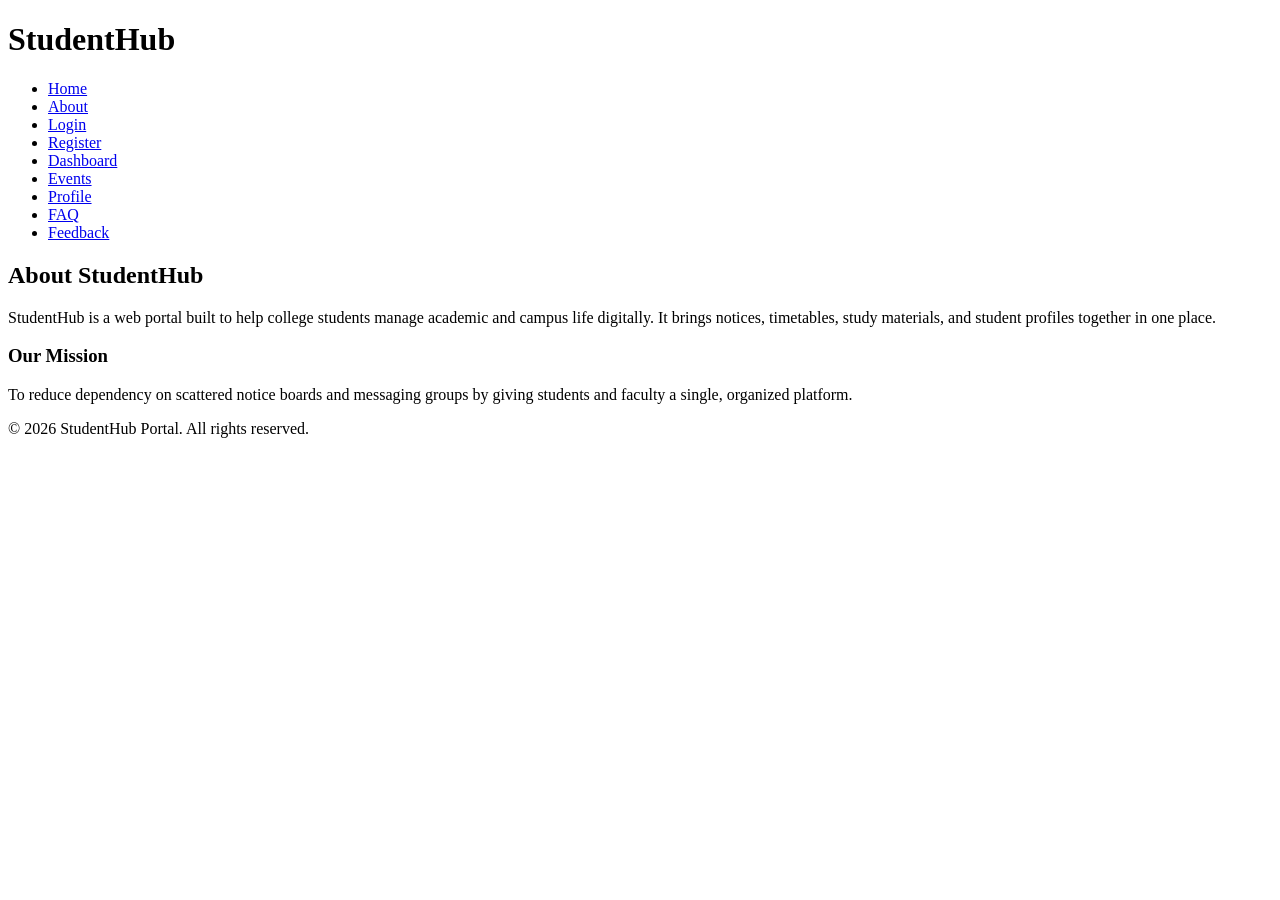
==== about.html @ d0991344 "Add semantic HTML5 pages with accessibility structure" ====
<!DOCTYPE html>
<html lang="en">
<head>
  <meta charset="UTF-8">
  <meta name="viewport" content="width=device-width, initial-scale=1.0">
  <title>StudentHub | About</title>
</head>
<body>

  <header>
    <h1>StudentHub</h1>
   <nav aria-label="Main navigation">
  <ul>
    <li><a href="index.html">Home</a></li>
    <li><a href="about.html">About</a></li>
    <li><a href="login.html">Login</a></li>
    <li><a href="register.html">Register</a></li>
    <li><a href="dashboard.html">Dashboard</a></li>
    <li><a href="events.html">Events</a></li>
    <li><a href="profile.html">Profile</a></li>
    <li><a href="faq.html">FAQ</a></li>
    <li><a href="feedback.html">Feedback</a></li>
  </ul>
</nav>
  </header>

  <main>
    <article aria-labelledby="about-heading">
      <h2 id="about-heading">About StudentHub</h2>
      <p>StudentHub is a web portal built to help college students manage academic and campus life digitally. It brings notices, timetables, study materials, and student profiles together in one place.</p>

      <section aria-labelledby="mission-heading">
        <h3 id="mission-heading">Our Mission</h3>
        <p>To reduce dependency on scattered notice boards and messaging groups by giving students and faculty a single, organized platform.</p>
      </section>
    </article>
  </main>

  <footer>
    <p>&copy; 2026 StudentHub Portal. All rights reserved.</p>
  </footer>

</body>
</html>
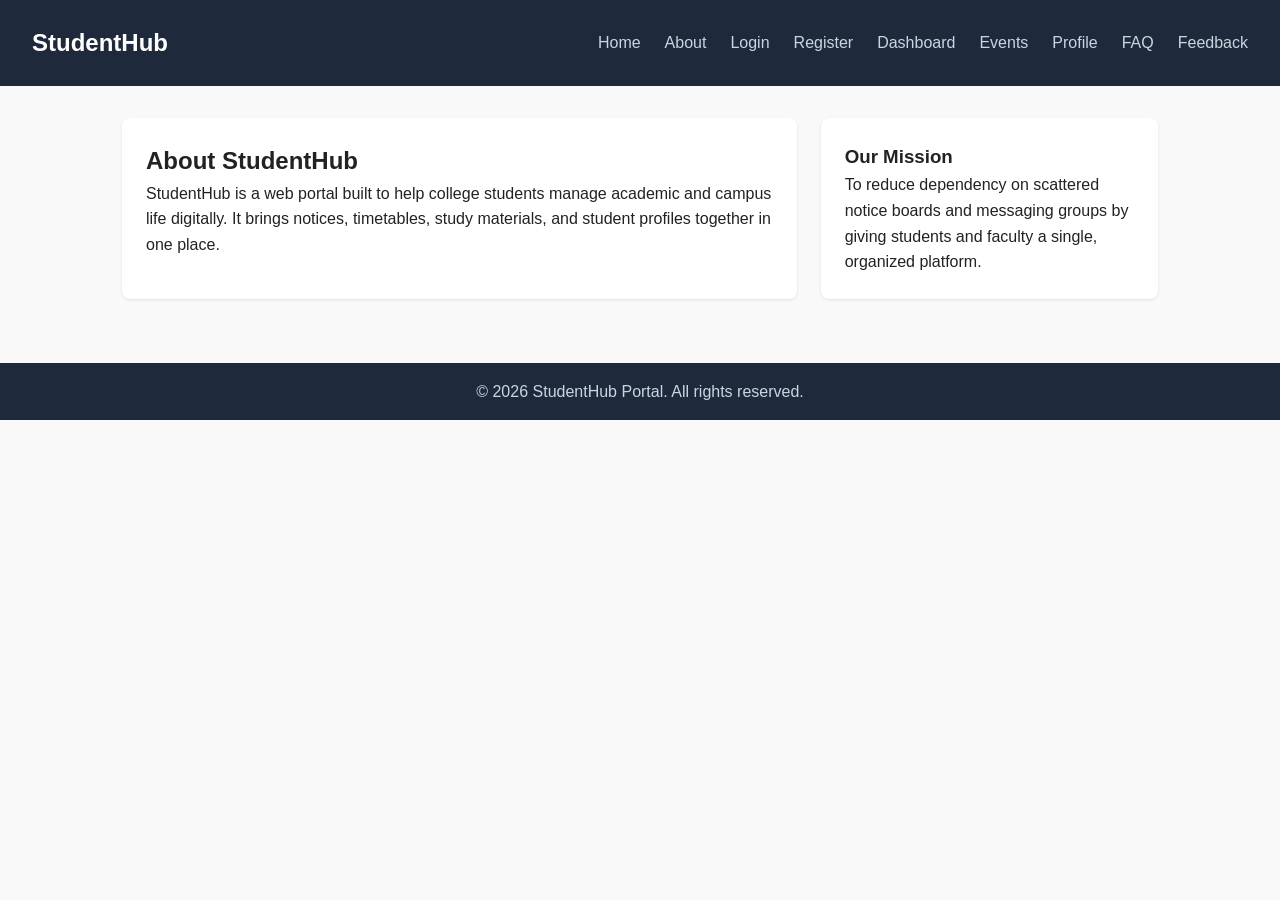
==== commit 76e584ae: "Style About page with responsive Grid layout" ====
--- a/about.html
+++ b/about.html
@@ -4,6 +4,7 @@
   <meta charset="UTF-8">
   <meta name="viewport" content="width=device-width, initial-scale=1.0">
   <title>StudentHub | About</title>
+  <link rel="stylesheet" href="css/style.css">
 </head>
 <body>
 
@@ -11,9 +12,9 @@
     <h1>StudentHub</h1>
    <nav aria-label="Main navigation">
   <ul>
-    <li><a href="index.html">Home</a></li>
+    <li><a href="home.html">Home</a></li>
     <li><a href="about.html">About</a></li>
-    <li><a href="login.html">Login</a></li>
+    <li><a href="index.html">Login</a></li>
     <li><a href="register.html">Register</a></li>
     <li><a href="dashboard.html">Dashboard</a></li>
     <li><a href="events.html">Events</a></li>
@@ -24,17 +25,19 @@
 </nav>
   </header>
 
-  <main>
+ <main>
+  <div class="about-layout">
     <article aria-labelledby="about-heading">
       <h2 id="about-heading">About StudentHub</h2>
       <p>StudentHub is a web portal built to help college students manage academic and campus life digitally. It brings notices, timetables, study materials, and student profiles together in one place.</p>
+    </article>
 
-      <section aria-labelledby="mission-heading">
-        <h3 id="mission-heading">Our Mission</h3>
-        <p>To reduce dependency on scattered notice boards and messaging groups by giving students and faculty a single, organized platform.</p>
-      </section>
-    </article>
-  </main>
+    <section aria-labelledby="mission-heading">
+      <h3 id="mission-heading">Our Mission</h3>
+      <p>To reduce dependency on scattered notice boards and messaging groups by giving students and faculty a single, organized platform.</p>
+    </section>
+  </div>
+</main>
 
   <footer>
     <p>&copy; 2026 StudentHub Portal. All rights reserved.</p>
--- a/css/style.css
+++ b/css/style.css
@@ -0,0 +1,152 @@
+/* ===== Reset & Base Styles ===== */
+* {
+  margin: 0;
+  padding: 0;
+  box-sizing: border-box;
+}
+
+body {
+  font-family: Arial, Helvetica, sans-serif;
+  line-height: 1.6;
+  color: #222;
+  background-color: #f9f9f9;
+}
+
+a {
+  text-decoration: none;
+  color: #2563eb;
+}
+
+/* ===== Header & Navigation (Flexbox) ===== */
+header {
+  background-color: #1e293b;
+  color: white;
+  padding: 1rem 1.5rem;
+}
+
+header h1 {
+  margin-bottom: 0.5rem;
+  font-size: 1.5rem;
+}
+
+nav ul {
+  display: flex;
+  flex-wrap: wrap;
+  gap: 1rem;
+  list-style: none;
+}
+
+nav a {
+  color: #cbd5e1;
+  font-weight: 500;
+}
+
+nav a:hover {
+  color: white;
+}
+
+/* ===== Main Content Spacing ===== */
+main {
+  padding: 1.5rem;
+  max-width: 1100px;
+  margin: 0 auto;
+}
+
+/* ===== Footer ===== */
+footer {
+  background-color: #1e293b;
+  color: #cbd5e1;
+  text-align: center;
+  padding: 1rem;
+  margin-top: 2rem;
+}
+
+/* ===== Mobile-first: base styles above are for small screens ===== */
+/* ===== Tablet and up ===== */
+@media (min-width: 768px) {
+  header {
+    padding: 1.5rem 2rem;
+  }
+  nav ul {
+    gap: 1.5rem;
+  }
+  main {
+    padding: 2rem;
+  }
+}
+
+/* ===== Desktop and up ===== */
+@media (min-width: 1024px) {
+  header {
+    display: flex;
+    justify-content: space-between;
+    align-items: center;
+  }
+  header h1 {
+    margin-bottom: 0;
+  }
+}
+/* ===== Hero Section ===== */
+.hero {
+  padding: 2rem 0;
+  text-align: center;
+}
+
+.hero h2 {
+  font-size: 1.8rem;
+  margin-bottom: 0.5rem;
+}
+
+/* ===== Features Grid (mobile-first: 1 column) ===== */
+.features-grid {
+  display: grid;
+  grid-template-columns: 1fr;
+  gap: 1.5rem;
+  margin-top: 1.5rem;
+}
+
+.feature-card {
+  background: white;
+  border-radius: 8px;
+  padding: 1.5rem;
+  box-shadow: 0 1px 3px rgba(0,0,0,0.1);
+}
+
+.feature-card h3 {
+  color: #1e293b;
+  margin-bottom: 0.5rem;
+}
+
+/* Tablet: 2 columns */
+@media (min-width: 768px) {
+  .features-grid {
+    grid-template-columns: repeat(2, 1fr);
+  }
+}
+
+/* Desktop: 3 columns */
+@media (min-width: 1024px) {
+  .features-grid {
+    grid-template-columns: repeat(3, 1fr);
+  }
+}
+/* ===== About Page Layout ===== */
+.about-layout {
+  display: grid;
+  grid-template-columns: 1fr;
+  gap: 1.5rem;
+}
+
+.about-layout article,
+.about-layout section {
+  background: white;
+  border-radius: 8px;
+  padding: 1.5rem;
+  box-shadow: 0 1px 3px rgba(0,0,0,0.1);
+}
+
+@media (min-width: 768px) {
+  .about-layout {
+    grid-template-columns: 2fr 1fr;
+  }
+}
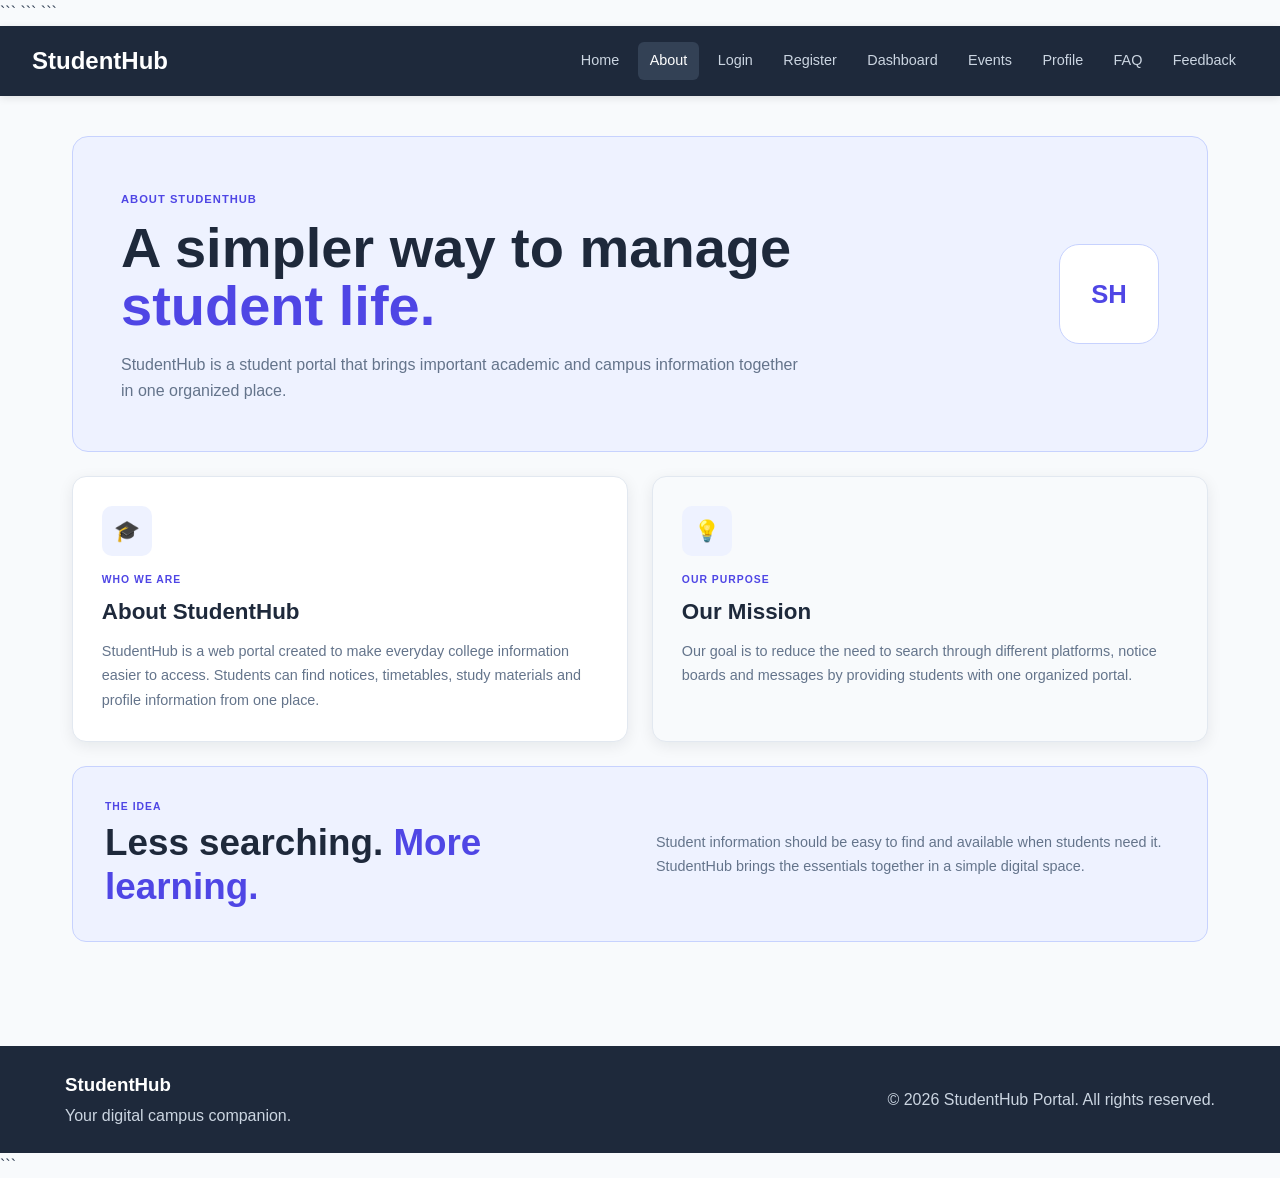
==== commit b7f61db8: "Clean up wireframe filenames" ====
--- a/about.html
+++ b/about.html
@@ -1,47 +1,199 @@
 <!DOCTYPE html>
+
 <html lang="en">
+
 <head>
-  <meta charset="UTF-8">
-  <meta name="viewport" content="width=device-width, initial-scale=1.0">
-  <title>StudentHub | About</title>
-  <link rel="stylesheet" href="css/style.css">
+
+```
+<meta charset="UTF-8">
+<meta name="viewport" content="width=device-width, initial-scale=1.0">
+
+<title>StudentHub | About</title>
+
+<link rel="stylesheet" href="css/style.css">
+```
+
 </head>
+
 <body>
 
-  <header>
+```
+<!-- ================= HEADER ================= -->
+
+<header>
+
     <h1>StudentHub</h1>
-   <nav aria-label="Main navigation">
-  <ul>
-    <li><a href="home.html">Home</a></li>
-    <li><a href="about.html">About</a></li>
-    <li><a href="index.html">Login</a></li>
-    <li><a href="register.html">Register</a></li>
-    <li><a href="dashboard.html">Dashboard</a></li>
-    <li><a href="events.html">Events</a></li>
-    <li><a href="profile.html">Profile</a></li>
-    <li><a href="faq.html">FAQ</a></li>
-    <li><a href="feedback.html">Feedback</a></li>
-  </ul>
-</nav>
-  </header>
 
- <main>
-  <div class="about-layout">
-    <article aria-labelledby="about-heading">
-      <h2 id="about-heading">About StudentHub</h2>
-      <p>StudentHub is a web portal built to help college students manage academic and campus life digitally. It brings notices, timetables, study materials, and student profiles together in one place.</p>
-    </article>
+    <nav aria-label="Main navigation">
 
-    <section aria-labelledby="mission-heading">
-      <h3 id="mission-heading">Our Mission</h3>
-      <p>To reduce dependency on scattered notice boards and messaging groups by giving students and faculty a single, organized platform.</p>
+        <ul>
+            <li><a href="home.html">Home</a></li>
+            <li><a href="about.html" class="active">About</a></li>
+            <li><a href="index.html">Login</a></li>
+            <li><a href="register.html">Register</a></li>
+            <li><a href="dashboard.html">Dashboard</a></li>
+            <li><a href="events.html">Events</a></li>
+            <li><a href="profile.html">Profile</a></li>
+            <li><a href="faq.html">FAQ</a></li>
+            <li><a href="feedback.html">Feedback</a></li>
+        </ul>
+
+    </nav>
+
+</header>
+
+
+<!-- ================= MAIN ================= -->
+
+<main class="about-main">
+
+
+    <!-- ================= ABOUT INTRO ================= -->
+
+    <section class="about-hero">
+
+        <div class="about-hero-content">
+
+            <span class="about-label">
+                ABOUT STUDENTHUB
+            </span>
+
+            <h2>
+                A simpler way to manage
+                <span>student life.</span>
+            </h2>
+
+            <p>
+                StudentHub is a student portal that brings
+                important academic and campus information
+                together in one organized place.
+            </p>
+
+        </div>
+
+        <div class="about-logo">
+            SH
+        </div>
+
     </section>
-  </div>
+
+
+    <!-- ================= ABOUT & MISSION ================= -->
+
+    <div class="about-grid">
+
+
+        <article class="about-card"
+                 aria-labelledby="about-heading">
+
+            <div class="about-card-icon">
+                🎓
+            </div>
+
+            <span class="card-label">
+                WHO WE ARE
+            </span>
+
+            <h3 id="about-heading">
+                About StudentHub
+            </h3>
+
+            <p>
+                StudentHub is a web portal created to make
+                everyday college information easier to access.
+                Students can find notices, timetables, study
+                materials and profile information from one place.
+            </p>
+
+        </article>
+
+
+        <section class="about-card mission-card"
+                 aria-labelledby="mission-heading">
+
+            <div class="about-card-icon">
+                💡
+            </div>
+
+            <span class="card-label">
+                OUR PURPOSE
+            </span>
+
+            <h3 id="mission-heading">
+                Our Mission
+            </h3>
+
+            <p>
+                Our goal is to reduce the need to search through
+                different platforms, notice boards and messages
+                by providing students with one organized portal.
+            </p>
+
+        </section>
+
+
+    </div>
+
+
+    <!-- ================= IDEA SECTION ================= -->
+
+    <section class="about-highlight">
+
+        <div>
+
+            <span class="card-label">
+                THE IDEA
+            </span>
+
+            <h3>
+                Less searching.
+                <span>More learning.</span>
+            </h3>
+
+        </div>
+
+        <p>
+            Student information should be easy to find and
+            available when students need it. StudentHub brings
+            the essentials together in a simple digital space.
+        </p>
+
+    </section>
+
+
 </main>
 
-  <footer>
-    <p>&copy; 2026 StudentHub Portal. All rights reserved.</p>
-  </footer>
+
+<!-- ================= FOOTER ================= -->
+
+<footer>
+
+    <div class="footer-content">
+
+        <div>
+
+            <h3>StudentHub</h3>
+
+            <p>
+                Your digital campus companion.
+            </p>
+
+        </div>
+
+        <div>
+
+            <p>
+                &copy; 2026 StudentHub Portal.
+                All rights reserved.
+            </p>
+
+        </div>
+
+    </div>
+
+</footer>
+```
 
 </body>
+
 </html>
--- a/css/style.css
+++ b/css/style.css
@@ -1,152 +1,3716 @@
-/* ===== Reset & Base Styles ===== */
+
+/* =========================================================
+   1. RESET & BASE
+   ========================================================= */
+
 * {
-  margin: 0;
-  padding: 0;
-  box-sizing: border-box;
+    margin: 0;
+    padding: 0;
+    box-sizing: border-box;
+}
+
+:root {
+    --primary: #4f46e5;
+    --primary-dark: #3730a3;
+    --secondary: #7c3aed;
+
+    --dark: #1e293b;
+    --text: #334155;
+    --text-light: #64748b;
+
+    --background: #f8fafc;
+    --surface: #ffffff;
+
+    --border: #e2e8f0;
+
+    --success: #16a34a;
+    --warning: #f59e0b;
+
+    --radius: 12px;
+
+    --shadow: 0 4px 15px rgba(15, 23, 42, 0.08);
+    --shadow-hover: 0 8px 25px rgba(15, 23, 42, 0.12);
+}
+
+html {
+    scroll-behavior: smooth;
 }
 
 body {
-  font-family: Arial, Helvetica, sans-serif;
-  line-height: 1.6;
-  color: #222;
-  background-color: #f9f9f9;
+    font-family: Arial, Helvetica, sans-serif;
+    line-height: 1.6;
+    color: var(--text);
+    background: var(--background);
 }
 
 a {
-  text-decoration: none;
-  color: #2563eb;
-}
-
-/* ===== Header & Navigation (Flexbox) ===== */
+    text-decoration: none;
+    color: var(--primary);
+}
+
+img {
+    max-width: 100%;
+    display: block;
+}
+
+button,
+input,
+select,
+textarea {
+    font-family: inherit;
+}
+
+/* =========================================================
+   2. HEADER & NAVIGATION
+   ========================================================= */
+
 header {
-  background-color: #1e293b;
-  color: white;
-  padding: 1rem 1.5rem;
+    background: #1e293b;
+    color: white;
+    padding: 1rem 1.5rem;
+    box-shadow: 0 2px 8px rgba(0, 0, 0, 0.1);
 }
 
 header h1 {
-  margin-bottom: 0.5rem;
-  font-size: 1.5rem;
+    font-size: 1.5rem;
+    margin-bottom: 0.7rem;
 }
 
 nav ul {
-  display: flex;
-  flex-wrap: wrap;
-  gap: 1rem;
-  list-style: none;
+    display: flex;
+    flex-wrap: wrap;
+    gap: 0.4rem;
+    list-style: none;
 }
 
 nav a {
-  color: #cbd5e1;
-  font-weight: 500;
-}
-
-nav a:hover {
-  color: white;
-}
-
-/* ===== Main Content Spacing ===== */
+    display: inline-block;
+    color: #cbd5e1;
+    padding: 0.45rem 0.75rem;
+    border-radius: 6px;
+    font-size: 0.9rem;
+    transition: 0.2s ease;
+}
+
+nav a:hover,
+nav a.active {
+    color: white;
+    background: #334155;
+}
+
+/* =========================================================
+   3. MAIN CONTENT
+   ========================================================= */
+
 main {
-  padding: 1.5rem;
-  max-width: 1100px;
-  margin: 0 auto;
-}
-
-/* ===== Footer ===== */
-footer {
-  background-color: #1e293b;
-  color: #cbd5e1;
-  text-align: center;
-  padding: 1rem;
-  margin-top: 2rem;
-}
-
-/* ===== Mobile-first: base styles above are for small screens ===== */
-/* ===== Tablet and up ===== */
-@media (min-width: 768px) {
-  header {
-    padding: 1.5rem 2rem;
-  }
-  nav ul {
+    width: 100%;
+    max-width: 1150px;
+    margin: 0 auto;
+    padding: 2rem 1.25rem;
+}
+
+main h2 {
+    color: var(--dark);
+    margin-bottom: 0.5rem;
+}
+
+main p {
+    color: var(--text-light);
+}
+
+/* =========================================================
+   4. GENERAL HERO
+   ========================================================= */
+
+.hero {
+    text-align: center;
+    padding: 3rem 1.5rem;
+    margin-bottom: 2rem;
+    border-radius: 16px;
+    background: #eef2ff;
+    border: 1px solid #c7d2fe;
+}
+
+.hero h2 {
+    font-size: clamp(2rem, 5vw, 3rem);
+    color: var(--dark);
+    margin-bottom: 1rem;
+}
+
+.hero p {
+    max-width: 650px;
+    margin: 0 auto;
+    color: var(--text-light);
+}
+
+/* =========================================================
+   5. BUTTONS
+   ========================================================= */
+
+button,
+.btn {
+    display: inline-block;
+    border: none;
+    padding: 0.7rem 1.1rem;
+    border-radius: 8px;
+    background: var(--primary);
+    color: white;
+    font-weight: 600;
+    cursor: pointer;
+    transition: 0.2s ease;
+}
+
+button:hover,
+.btn:hover {
+    background: var(--primary-dark);
+    transform: translateY(-1px);
+}
+
+.btn-secondary {
+    background: white;
+    color: var(--primary);
+    border: 1px solid var(--primary);
+}
+
+.btn-secondary:hover {
+    background: #eef2ff;
+}
+
+/* =========================================================
+   6. FEATURES
+   ========================================================= */
+
+.features-grid {
+    display: grid;
+    grid-template-columns: 1fr;
     gap: 1.5rem;
-  }
-  main {
+    margin-top: 2rem;
+}
+
+.feature-card {
+    position: relative;
+    min-height: 250px;
+    display: flex;
+    flex-direction: column;
+
+    background: var(--surface);
+    border: 1px solid var(--border);
+    border-radius: var(--radius);
+    padding: 1.5rem;
+
+    box-shadow: var(--shadow);
+    transition: 0.2s ease;
+}
+
+.feature-card:hover {
+    transform: translateY(-4px);
+    box-shadow: var(--shadow-hover);
+    border-color: #c7d2fe;
+}
+
+.feature-card h3 {
+    color: var(--dark);
+    font-size: 1.25rem;
+    margin-bottom: 0.6rem;
+}
+
+.feature-card p {
+    color: var(--text-light);
+    margin-bottom: 1rem;
+}
+
+.feature-icon {
+    width: 50px;
+    height: 50px;
+    display: grid;
+    place-items: center;
+    border-radius: 10px;
+    font-size: 1.4rem;
+    margin-bottom: 1rem;
+}
+
+.notice-icon {
+    background: #eef2ff;
+}
+
+.timetable-icon {
+    background: #f3e8ff;
+}
+
+.material-icon {
+    background: #e0f2fe;
+}
+
+.feature-number {
+    position: absolute;
+    right: 1.5rem;
+    top: 1.2rem;
+    color: #cbd5e1;
+    font-size: 0.75rem;
+    font-weight: 800;
+}
+
+.feature-link {
+    margin-top: auto;
+    font-weight: 700;
+    font-size: 0.9rem;
+}
+
+/* =========================================================
+   7. ABOUT LAYOUT
+   ========================================================= */
+
+.about-layout {
+    display: grid;
+    grid-template-columns: 1fr;
+    gap: 1.5rem;
+    margin-top: 1.5rem;
+}
+
+.about-layout article,
+.about-layout section {
+    background: var(--surface);
+    border: 1px solid var(--border);
+    border-radius: var(--radius);
+    padding: 1.5rem;
+    box-shadow: var(--shadow);
+}
+
+/* =========================================================
+   8. FORMS
+   ========================================================= */
+
+.form-section {
+    background: var(--surface);
+    border: 1px solid var(--border);
+    border-radius: 14px;
     padding: 2rem;
-  }
-}
-
-/* ===== Desktop and up ===== */
-@media (min-width: 1024px) {
-  header {
+    max-width: 550px;
+    margin: 1.5rem auto;
+    box-shadow: var(--shadow);
+}
+
+.form-section h2 {
+    margin-bottom: 0.5rem;
+}
+
+.stacked-form {
+    display: flex;
+    flex-direction: column;
+    gap: 1rem;
+    margin-top: 1.5rem;
+}
+
+.form-group {
+    display: flex;
+    flex-direction: column;
+    gap: 0.4rem;
+}
+
+.form-group label {
+    font-weight: 600;
+    color: var(--dark);
+    font-size: 0.9rem;
+}
+
+.form-group input,
+.form-group select,
+.form-group textarea {
+    width: 100%;
+    padding: 0.75rem;
+    border: 1px solid var(--border);
+    border-radius: 8px;
+    background: white;
+    color: var(--text);
+    outline: none;
+}
+
+.form-group input:focus,
+.form-group select:focus,
+.form-group textarea:focus {
+    border-color: var(--primary);
+    box-shadow: 0 0 0 3px rgba(79, 70, 229, 0.1);
+}
+
+.stacked-form button {
+    width: 100%;
+    margin-top: 0.5rem;
+}
+
+/* =========================================================
+   9. DASHBOARD
+   ========================================================= */
+
+.dashboard-main {
+    max-width: 1200px;
+}
+
+.dashboard-layout {
+    display: grid;
+    grid-template-columns: 1fr;
+    gap: 1.5rem;
+    margin-top: 1.5rem;
+}
+
+.dashboard-sidebar {
+    background: #1e293b;
+    border-radius: 12px;
+    padding: 1rem;
+    box-shadow: var(--shadow);
+}
+
+.dashboard-sidebar ul {
+    list-style: none;
+    display: flex;
+    flex-direction: column;
+    gap: 0.4rem;
+}
+
+.dashboard-sidebar a {
+    display: block;
+    color: #cbd5e1;
+    padding: 0.7rem;
+    border-radius: 7px;
+    transition: 0.2s ease;
+}
+
+.dashboard-sidebar a:hover,
+.dashboard-sidebar a.sidebar-active {
+    background: #334155;
+    color: white;
+}
+
+.sidebar-title {
+    padding: 0.5rem 0.6rem 1rem;
+    border-bottom: 1px solid #475569;
+    margin-bottom: 0.8rem;
+}
+
+.sidebar-title span {
+    display: block;
+    color: #a5b4fc;
+    font-size: 0.65rem;
+    font-weight: 800;
+    letter-spacing: 1px;
+    margin-bottom: 0.2rem;
+}
+
+.sidebar-title h3 {
+    color: white;
+    font-size: 1rem;
+}
+
+.sidebar-icon {
+    width: 28px;
+    height: 28px;
+    display: grid;
+    place-items: center;
+    border-radius: 7px;
+    background: #334155;
+    font-size: 0.85rem;
+}
+
+.dashboard-content {
+    display: flex;
+    flex-direction: column;
+    gap: 1rem;
+    min-width: 0;
+}
+
+.dashboard-panel {
+    border-radius: 12px;
+    padding: 1.5rem;
+    background: white;
+    border: 1px solid var(--border);
+    box-shadow: var(--shadow);
+}
+
+.dashboard-content section {
+    margin-bottom: 0;
+}
+
+/* =========================================================
+   10. DASHBOARD WELCOME
+   ========================================================= */
+
+.dashboard-welcome {
+    display: flex;
+    align-items: center;
+    justify-content: space-between;
+    gap: 2rem;
+    padding: 2.2rem;
+    margin-bottom: 1.5rem;
+    border-radius: 16px;
+    background: #eef2ff;
+    border: 1px solid #c7d2fe;
+}
+
+.dashboard-label {
+    display: inline-block;
+    color: var(--primary);
+    font-size: 0.7rem;
+    font-weight: 800;
+    letter-spacing: 1px;
+    margin-bottom: 0.5rem;
+}
+
+.dashboard-welcome h2 {
+    color: var(--dark);
+    font-size: clamp(2rem, 4vw, 3rem);
+    line-height: 1.1;
+    margin-bottom: 0.6rem;
+}
+
+.dashboard-welcome h2 span {
+    color: var(--primary);
+}
+
+.dashboard-welcome p {
+    max-width: 650px;
+}
+
+.dashboard-mark {
+    width: 80px;
+    height: 80px;
+    flex-shrink: 0;
+    display: grid;
+    place-items: center;
+    border-radius: 18px;
+    background: white;
+    border: 1px solid #c7d2fe;
+    color: var(--primary);
+    font-size: 1.3rem;
+    font-weight: 800;
+}
+
+/* =========================================================
+   11. DASHBOARD PANELS
+   ========================================================= */
+
+.panel-heading {
+    display: flex;
+    align-items: center;
+    justify-content: space-between;
+    gap: 1rem;
+    padding-bottom: 1rem;
+    margin-bottom: 1rem;
+    border-bottom: 1px solid var(--border);
+}
+
+.panel-label {
+    display: block;
+    color: var(--primary);
+    font-size: 0.65rem;
+    font-weight: 800;
+    letter-spacing: 1px;
+    margin-bottom: 0.2rem;
+}
+
+.panel-heading h3 {
+    color: var(--dark);
+    font-size: 1.2rem;
+}
+
+.panel-icon {
+    width: 40px;
+    height: 40px;
+    display: grid;
+    place-items: center;
+    border-radius: 9px;
+    background: #eef2ff;
+    font-size: 1rem;
+}
+
+/* =========================================================
+   12. NOTICES
+   ========================================================= */
+
+.notice-list {
+    display: flex;
+    flex-direction: column;
+    gap: 0.7rem;
+}
+
+.notice-item {
+    display: flex;
+    align-items: flex-start;
+    gap: 0.8rem;
+    padding: 0.9rem;
+    border-radius: 9px;
+    background: #f8fafc;
+    border: 1px solid var(--border);
+}
+
+.notice-item:hover {
+    background: #eef2ff;
+}
+
+.notice-dot {
+    width: 8px;
+    height: 8px;
+    flex-shrink: 0;
+    margin-top: 0.35rem;
+    border-radius: 50%;
+    background: var(--primary);
+}
+
+.notice-item h4 {
+    color: var(--dark);
+    font-size: 0.9rem;
+    margin-bottom: 0.2rem;
+}
+
+.notice-item p {
+    color: var(--text-light);
+    font-size: 0.8rem;
+}
+
+/* =========================================================
+   13. TIMETABLE
+   ========================================================= */
+
+.schedule-list {
+    display: flex;
+    flex-direction: column;
+    gap: 0.7rem;
+}
+
+.schedule-item {
+    display: grid;
+    grid-template-columns: 70px 4px 1fr;
+    align-items: center;
+    gap: 1rem;
+    padding: 0.9rem;
+    border-radius: 9px;
+    background: #f8fafc;
+}
+
+.schedule-item:hover {
+    background: #eef2ff;
+}
+
+.schedule-time {
+    color: var(--primary);
+    font-size: 0.85rem;
+    font-weight: 800;
+    text-align: center;
+}
+
+.schedule-time span {
+    display: block;
+    color: var(--text-light);
+    font-size: 0.65rem;
+}
+
+.schedule-line {
+    width: 4px;
+    height: 38px;
+    border-radius: 5px;
+    background: var(--primary);
+}
+
+.schedule-info h4 {
+    color: var(--dark);
+    font-size: 0.9rem;
+}
+
+.schedule-info p {
+    font-size: 0.75rem;
+    color: var(--text-light);
+}
+
+/* =========================================================
+   14. STUDY MATERIALS
+   ========================================================= */
+
+.materials-box {
+    display: flex;
+    align-items: center;
+    gap: 1rem;
+    padding: 1.1rem;
+    border-radius: 12px;
+    background: #eef2ff;
+    border: 1px solid #c7d2fe;
+}
+
+.materials-icon {
+    width: 50px;
+    height: 50px;
+    flex-shrink: 0;
+    display: grid;
+    place-items: center;
+    border-radius: 10px;
+    background: white;
+    font-size: 1.3rem;
+}
+
+.materials-box h4 {
+    color: var(--dark);
+    margin-bottom: 0.2rem;
+}
+
+.materials-box p {
+    font-size: 0.8rem;
+}
+
+/* =========================================================
+   15. STATS
+   ========================================================= */
+
+.stats-grid {
+    display: grid;
+    grid-template-columns: repeat(2, 1fr);
+    gap: 1rem;
+    margin: -1rem 0 3rem;
+}
+
+.stat-card {
+    display: flex;
+    align-items: center;
+    gap: 0.8rem;
+    background: white;
+    border: 1px solid var(--border);
+    border-radius: 10px;
+    padding: 1rem;
+    box-shadow: var(--shadow);
+}
+
+.stat-icon {
+    width: 42px;
+    height: 42px;
+    display: grid;
+    place-items: center;
+    border-radius: 9px;
+    background: #eef2ff;
+    font-size: 1.2rem;
+}
+
+.stat-card strong,
+.stat-card span {
+    display: block;
+}
+
+.stat-card strong {
+    color: var(--dark);
+    font-size: 0.9rem;
+}
+
+.stat-card div span {
+    color: var(--text-light);
+    font-size: 0.75rem;
+}
+
+/* =========================================================
+   16. HOME PAGE
+   ========================================================= */
+
+.home-hero {
+    min-height: 430px;
+    display: flex;
+    align-items: center;
+    justify-content: center;
+    text-align: left;
+    padding: 4rem;
+    position: relative;
+}
+
+.hero-content {
+    max-width: 700px;
+}
+
+.hero-badge {
+    display: inline-block;
+    padding: 0.4rem 0.8rem;
+    margin-bottom: 1rem;
+    border-radius: 20px;
+    background: #e0e7ff;
+    color: var(--primary-dark);
+    font-size: 0.75rem;
+    font-weight: 700;
+}
+
+.home-hero h2 {
+    font-size: clamp(2.5rem, 6vw, 4.5rem);
+    line-height: 1.05;
+    margin-bottom: 1.2rem;
+}
+
+.home-hero h2 span {
+    color: var(--primary);
+}
+
+.home-hero p {
+    max-width: 650px;
+    color: var(--text-light);
+    font-size: 1.05rem;
+    line-height: 1.7;
+    margin-bottom: 1.5rem;
+}
+
+.hero-actions {
+    display: flex;
+    flex-wrap: wrap;
+    gap: 0.8rem;
+}
+
+/* =========================================================
+   17. HOME SECTIONS
+   ========================================================= */
+
+.home-section {
+    margin-bottom: 4rem;
+}
+
+.section-heading {
+    max-width: 700px;
+    margin-bottom: 2rem;
+}
+
+.section-heading > span,
+.section-label,
+.final-cta > div > span {
+    color: var(--primary);
+    font-size: 0.75rem;
+    font-weight: 800;
+    letter-spacing: 1px;
+}
+
+.section-heading h2 {
+    font-size: clamp(2rem, 4vw, 2.8rem);
+    line-height: 1.15;
+    margin: 0.5rem 0 0.8rem;
+}
+
+.section-heading h2 span {
+    color: var(--primary);
+}
+
+/* =========================================================
+   18. WHY STUDENTHUB
+   ========================================================= */
+
+.why-section {
+    display: grid;
+    grid-template-columns: 1fr;
+    gap: 2rem;
+    padding: 2.5rem;
+    margin-bottom: 4rem;
+    border-radius: 16px;
+    background: #eef2ff;
+    border: 1px solid #c7d2fe;
+}
+
+.why-content h2 {
+    font-size: clamp(2rem, 4vw, 2.8rem);
+    line-height: 1.1;
+    margin: 0.5rem 0 1rem;
+}
+
+.why-content h2 span {
+    color: var(--primary);
+}
+
+.why-content p {
+    max-width: 500px;
+    margin-bottom: 1rem;
+}
+
+.why-points {
+    display: flex;
+    flex-direction: column;
+    gap: 1rem;
+}
+
+.why-point {
+    display: flex;
+    align-items: flex-start;
+    gap: 1rem;
+    padding: 1rem;
+    border-radius: 10px;
+    background: white;
+    border: 1px solid var(--border);
+}
+
+.why-point > div {
+    width: 35px;
+    height: 35px;
+    flex-shrink: 0;
+    display: grid;
+    place-items: center;
+    border-radius: 8px;
+    background: var(--primary);
+    color: white;
+    font-size: 0.75rem;
+    font-weight: 700;
+}
+
+.why-point h3 {
+    color: var(--dark);
+    margin-bottom: 0.2rem;
+    font-size: 1rem;
+}
+
+.why-point p {
+    font-size: 0.85rem;
+    color: var(--text-light);
+}
+
+/* =========================================================
+   19. FINAL CTA
+   ========================================================= */
+
+.final-cta {
+    display: flex;
+    align-items: center;
+    justify-content: space-between;
+    gap: 2rem;
+    padding: 2rem;
+    margin-bottom: 2rem;
+    border-radius: 14px;
+    background: #1e293b;
+    color: white;
+}
+
+.final-cta > div > span {
+    color: #a5b4fc;
+}
+
+.final-cta h2 {
+    color: white;
+    margin-top: 0.4rem;
+}
+
+.final-cta h2 strong {
+    color: #a5b4fc;
+}
+
+.cta-button {
+    flex-shrink: 0;
+}
+
+/* =========================================================
+   20. ABOUT PAGE
+   ========================================================= */
+
+.about-main {
+    max-width: 1200px;
+}
+
+.about-hero {
+    display: flex;
+    align-items: center;
+    justify-content: space-between;
+    gap: 2rem;
+    padding: 3rem;
+    margin-bottom: 1.5rem;
+    border-radius: 16px;
+    background: #eef2ff;
+    border: 1px solid #c7d2fe;
+}
+
+.about-hero-content {
+    max-width: 760px;
+}
+
+.about-label {
+    display: inline-block;
+    margin-bottom: 0.6rem;
+    color: var(--primary);
+    font-size: 0.7rem;
+    font-weight: 800;
+    letter-spacing: 1px;
+}
+
+.about-hero h2 {
+    color: var(--dark);
+    font-size: clamp(2.2rem, 5vw, 3.5rem);
+    line-height: 1.05;
+    margin-bottom: 1rem;
+}
+
+.about-hero h2 span {
+    color: var(--primary);
+}
+
+.about-hero p {
+    max-width: 680px;
+    color: var(--text-light);
+}
+
+.about-logo {
+    width: 100px;
+    height: 100px;
+    flex-shrink: 0;
+    display: grid;
+    place-items: center;
+    border-radius: 20px;
+    background: white;
+    border: 1px solid #c7d2fe;
+    color: var(--primary);
+    font-size: 1.6rem;
+    font-weight: 800;
+}
+
+.about-grid {
+    display: grid;
+    grid-template-columns: repeat(2, minmax(0, 1fr));
+    gap: 1.5rem;
+    margin-bottom: 1.5rem;
+}
+
+.about-card {
+    padding: 1.8rem;
+    background: white;
+    border: 1px solid var(--border);
+    border-radius: 14px;
+    box-shadow: var(--shadow);
+}
+
+.about-card-icon {
+    width: 50px;
+    height: 50px;
+    display: grid;
+    place-items: center;
+    margin-bottom: 1rem;
+    border-radius: 10px;
+    background: #eef2ff;
+    font-size: 1.3rem;
+}
+
+.card-label {
+    display: block;
+    margin-bottom: 0.3rem;
+    color: var(--primary);
+    font-size: 0.65rem;
+    font-weight: 800;
+    letter-spacing: 1px;
+}
+
+.about-card h3 {
+    color: var(--dark);
+    font-size: 1.4rem;
+    margin-bottom: 0.6rem;
+}
+
+.about-card p {
+    color: var(--text-light);
+    font-size: 0.9rem;
+    line-height: 1.7;
+}
+
+.mission-card {
+    background: #f8fafc;
+}
+
+.about-highlight {
+    display: grid;
+    grid-template-columns: 1fr 1fr;
+    align-items: center;
+    gap: 2rem;
+    padding: 2rem;
+    border-radius: 14px;
+    background: #eef2ff;
+    border: 1px solid #c7d2fe;
+    margin-bottom: 1rem;
+}
+
+.about-highlight h3 {
+    color: var(--dark);
+    font-size: clamp(1.7rem, 3vw, 2.3rem);
+    line-height: 1.2;
+}
+
+.about-highlight h3 span {
+    color: var(--primary);
+}
+
+.about-highlight p {
+    color: var(--text-light);
+    line-height: 1.7;
+    font-size: 0.9rem;
+}
+
+/* =========================================================
+   21. PROFILE PAGE
+   ========================================================= */
+
+.profile-main {
+    max-width: 1100px;
+    margin: 0 auto;
+    padding: 55px 25px 70px;
+}
+
+.profile-heading {
+    margin-bottom: 35px;
+}
+
+.profile-label {
+    font-size: 12px;
+    font-weight: 700;
+    letter-spacing: 2px;
+    color: #6b7280;
+}
+
+.profile-heading h2 {
+    font-size: 42px;
+    margin: 8px 0;
+}
+
+.profile-heading h2 span {
+    color: #2563eb;
+}
+
+.profile-heading p {
+    color: #6b7280;
+    margin: 0;
+}
+
+.profile-layout {
+    display: grid;
+    grid-template-columns: 1fr 1.25fr;
+    gap: 22px;
+    margin-bottom: 22px;
+}
+
+.profile-card,
+.edit-profile-card {
+    background: #ffffff;
+    border: 1px solid #e5e7eb;
+    border-radius: 16px;
+    padding: 28px;
+    box-shadow: 0 8px 25px rgba(0, 0, 0, 0.05);
+}
+
+.profile-top {
+    display: flex;
+    align-items: center;
+    gap: 18px;
+}
+
+.profile-avatar {
+    width: 82px;
+    height: 82px;
+    border-radius: 50%;
+    object-fit: cover;
+    border: 3px solid #e5e7eb;
+}
+
+.profile-top h3 {
+    margin: 0 0 5px;
+    font-size: 22px;
+}
+
+.profile-role {
+    margin: 0 0 8px;
+    color: #6b7280;
+    font-size: 14px;
+}
+
+.profile-status {
+    font-size: 12px;
+    font-weight: 600;
+    color: #15803d;
+}
+
+.profile-divider {
+    height: 1px;
+    background: #e5e7eb;
+    margin: 25px 0;
+}
+
+.profile-details {
+    display: grid;
+    gap: 18px;
+}
+
+.profile-details div {
+    display: flex;
+    flex-direction: column;
+    gap: 5px;
+}
+
+.profile-details span,
+.info-box span,
+.card-heading > div > span,
+.edit-heading > div > span {
+    font-size: 11px;
+    font-weight: 700;
+    letter-spacing: 1.3px;
+    color: #9ca3af;
+}
+
+.profile-details strong {
+    font-size: 14px;
+    color: #374151;
+}
+
+.card-heading,
+.edit-heading {
+    display: flex;
+    justify-content: space-between;
+    align-items: flex-start;
+    margin-bottom: 25px;
+}
+
+.card-heading h3,
+.edit-heading h3 {
+    margin: 5px 0 0;
+    font-size: 21px;
+}
+
+.card-symbol,
+.edit-symbol {
+    font-size: 22px;
+}
+
+.academic-info {
+    display: grid;
+    grid-template-columns: 1fr 1fr;
+    gap: 14px;
+}
+
+.info-box {
+    padding: 17px;
+    background: #f8fafc;
+    border: 1px solid #e5e7eb;
+    border-radius: 10px;
+}
+
+.info-box strong {
+    display: block;
+    margin-top: 7px;
+    font-size: 14px;
+    color: #374151;
+}
+
+/* PROFILE FORM */
+
+.profile-form {
+    display: flex;
+    flex-direction: column;
+    gap: 20px;
+}
+
+.form-row {
+    display: grid;
+    grid-template-columns: 1fr 1fr;
+    gap: 18px;
+}
+
+.profile-form label {
+    display: block;
+    margin-bottom: 7px;
+    font-size: 13px;
+    font-weight: 600;
+    color: #374151;
+}
+
+.profile-form input {
+    width: 100%;
+    box-sizing: border-box;
+    padding: 12px 13px;
+    border: 1px solid #d1d5db;
+    border-radius: 8px;
+    font-size: 14px;
+    background: #ffffff;
+}
+
+.profile-form input:focus {
+    outline: none;
+    border-color: #2563eb;
+    box-shadow: 0 0 0 3px rgba(37, 99, 235, 0.1);
+}
+
+.profile-save {
+    align-self: flex-start;
+    border: none;
+    border-radius: 8px;
+    padding: 11px 20px;
+    background: #2563eb;
+    color: #ffffff;
+    font-size: 14px;
+    font-weight: 600;
+    cursor: pointer;
+}
+
+.profile-save:hover {
+    background: #1d4ed8;
+}
+
+/* =========================================================
+   22. LOGIN PAGE
+   ========================================================= */
+
+.login-main {
+    max-width: 1180px;
+    margin: 0 auto;
+    padding: 70px 24px 80px;
+}
+
+.login-layout {
+    display: grid;
+    grid-template-columns: 1fr 460px;
+    gap: 70px;
+    align-items: center;
+    min-height: 620px;
+}
+
+.login-intro {
+    padding: 20px 10px;
+}
+
+.login-label {
+    display: inline-block;
+    margin-bottom: 20px;
+    font-size: 0.75rem;
+    font-weight: 700;
+    letter-spacing: 2px;
+    color: #6c63ff;
+}
+
+.login-intro h2 {
+    margin: 0 0 22px;
+    font-size: clamp(3.5rem, 7vw, 6.5rem);
+    line-height: 0.9;
+    letter-spacing: -4px;
+}
+
+.login-intro h2 span {
+    color: #6c63ff;
+}
+
+.login-intro > p {
+    max-width: 520px;
+    margin-bottom: 42px;
+    font-size: 1.05rem;
+    line-height: 1.8;
+    color: #666;
+}
+
+.login-highlights {
+    display: flex;
+    flex-direction: column;
+    gap: 18px;
+    max-width: 470px;
+}
+
+.login-highlight {
+    display: flex;
+    align-items: center;
+    gap: 18px;
+    padding: 14px 0;
+    border-bottom: 1px solid #e9e9e9;
+}
+
+.login-highlight > span {
+    width: 38px;
+    font-size: 0.75rem;
+    font-weight: 700;
+    color: #aaa;
+}
+
+.login-highlight strong {
+    display: block;
+    margin-bottom: 3px;
+    font-size: 0.95rem;
+}
+
+.login-highlight small {
+    color: #888;
+    font-size: 0.82rem;
+}
+
+.login-card {
+    padding: 38px;
+    background: #fff;
+    border: 1px solid #e8e8e8;
+    border-radius: 18px;
+    box-shadow: 0 18px 50px rgba(0, 0, 0, 0.08);
+}
+
+.login-card-heading {
+    display: flex;
+    align-items: center;
+    gap: 15px;
+    margin-bottom: 20px;
+}
+
+.login-card-icon {
+    display: flex;
+    align-items: center;
+    justify-content: center;
+    width: 52px;
+    height: 52px;
+    border-radius: 14px;
+    background: #6c63ff;
+    color: #fff;
+    font-size: 0.9rem;
+    font-weight: 800;
+    letter-spacing: 1px;
+}
+
+.login-card-heading span {
+    display: block;
+    margin-bottom: 4px;
+    font-size: 0.68rem;
+    font-weight: 700;
+    letter-spacing: 1.5px;
+    color: #999;
+}
+
+.login-card-heading h3 {
+    margin: 0;
+    font-size: 1.8rem;
+}
+
+.login-card-text {
+    margin-bottom: 28px;
+    color: #777;
+    line-height: 1.6;
+}
+
+.login-card .form-group {
+    margin-bottom: 20px;
+}
+
+.login-card .form-group label {
+    display: block;
+    margin-bottom: 8px;
+    font-size: 0.85rem;
+    font-weight: 600;
+}
+
+.login-card .form-group input {
+    width: 100%;
+    box-sizing: border-box;
+    padding: 14px 15px;
+    border: 1px solid #ddd;
+    border-radius: 9px;
+    background: #fafafa;
+    font-size: 0.95rem;
+    transition: 0.2s ease;
+}
+
+.login-card .form-group input:focus {
+    outline: none;
+    border-color: #6c63ff;
+    background: #fff;
+    box-shadow: 0 0 0 3px rgba(108, 99, 255, 0.1);
+}
+
+.login-options {
     display: flex;
     justify-content: space-between;
     align-items: center;
-  }
-  header h1 {
-    margin-bottom: 0;
-  }
-}
-/* ===== Hero Section ===== */
-.hero {
-  padding: 2rem 0;
-  text-align: center;
-}
-
-.hero h2 {
-  font-size: 1.8rem;
-  margin-bottom: 0.5rem;
-}
-
-/* ===== Features Grid (mobile-first: 1 column) ===== */
-.features-grid {
-  display: grid;
-  grid-template-columns: 1fr;
-  gap: 1.5rem;
-  margin-top: 1.5rem;
-}
-
-.feature-card {
-  background: white;
-  border-radius: 8px;
-  padding: 1.5rem;
-  box-shadow: 0 1px 3px rgba(0,0,0,0.1);
-}
-
-.feature-card h3 {
-  color: #1e293b;
-  margin-bottom: 0.5rem;
-}
-
-/* Tablet: 2 columns */
+    margin: 2px 0 24px;
+    font-size: 0.8rem;
+}
+
+.remember-option {
+    display: flex;
+    align-items: center;
+    gap: 7px;
+    color: #777;
+}
+
+.remember-option input {
+    accent-color: #6c63ff;
+}
+
+.forgot-link {
+    color: #6c63ff;
+    font-weight: 600;
+}
+
+.forgot-link:hover {
+    text-decoration: underline;
+}
+
+.login-button {
+    width: 100%;
+    padding: 15px;
+    border: none;
+    border-radius: 9px;
+    background: #171717;
+    color: #fff;
+    font-size: 0.95rem;
+    font-weight: 700;
+    cursor: pointer;
+    transition: 0.25s ease;
+}
+
+.login-button:hover {
+    background: #6c63ff;
+    transform: translateY(-2px);
+    box-shadow: 0 8px 20px rgba(108, 99, 255, 0.2);
+}
+
+.login-divider {
+    display: flex;
+    align-items: center;
+    gap: 12px;
+    margin: 28px 0 18px;
+}
+
+.login-divider::before,
+.login-divider::after {
+    content: "";
+    flex: 1;
+    height: 1px;
+    background: #e5e5e5;
+}
+
+.login-divider span {
+    font-size: 0.65rem;
+    font-weight: 700;
+    letter-spacing: 1px;
+    color: #aaa;
+}
+
+.register-link {
+    display: block;
+    text-align: center;
+    color: #171717;
+    font-size: 0.9rem;
+    font-weight: 700;
+}
+
+.register-link:hover {
+    color: #6c63ff;
+}
+
+/* =========================================================
+   23. REGISTER PAGE
+   ========================================================= */
+
+.register-main {
+    max-width: 1180px;
+    margin: 0 auto;
+    padding: 70px 24px 80px;
+}
+
+.register-layout {
+    display: grid;
+    grid-template-columns: 1fr 460px;
+    gap: 70px;
+    align-items: center;
+    min-height: 620px;
+}
+
+.register-intro {
+    padding: 20px 10px;
+}
+
+.register-label {
+    display: inline-block;
+    margin-bottom: 20px;
+    font-size: 0.75rem;
+    font-weight: 700;
+    letter-spacing: 2px;
+    color: #6c63ff;
+}
+
+.register-intro h2 {
+    margin: 0 0 22px;
+    font-size: clamp(3.5rem, 7vw, 6.2rem);
+    line-height: 0.9;
+    letter-spacing: -4px;
+}
+
+.register-intro h2 span {
+    color: #6c63ff;
+}
+
+.register-intro > p {
+    max-width: 520px;
+    margin-bottom: 38px;
+    font-size: 1.05rem;
+    line-height: 1.8;
+    color: #666;
+}
+
+.register-note {
+    display: flex;
+    align-items: flex-start;
+    gap: 16px;
+    max-width: 450px;
+    padding: 20px 0;
+    border-top: 1px solid #e5e5e5;
+    border-bottom: 1px solid #e5e5e5;
+}
+
+.register-note > span {
+    display: flex;
+    align-items: center;
+    justify-content: center;
+    width: 38px;
+    height: 38px;
+    border-radius: 10px;
+    background: #f1efff;
+    color: #6c63ff;
+    font-size: 1rem;
+}
+
+.register-note strong {
+    display: block;
+    margin-bottom: 5px;
+    font-size: 0.95rem;
+}
+
+.register-note small {
+    display: block;
+    max-width: 330px;
+    color: #888;
+    line-height: 1.5;
+}
+
+.register-card {
+    padding: 38px;
+    background: #fff;
+    border: 1px solid #e8e8e8;
+    border-radius: 18px;
+    box-shadow: 0 18px 50px rgba(0, 0, 0, 0.08);
+}
+
+.register-card-heading {
+    display: flex;
+    align-items: center;
+    gap: 15px;
+    margin-bottom: 20px;
+}
+
+.register-card-icon {
+    display: flex;
+    align-items: center;
+    justify-content: center;
+    width: 52px;
+    height: 52px;
+    border-radius: 14px;
+    background: #171717;
+    color: #fff;
+    font-size: 1.4rem;
+}
+
+.register-card-heading span {
+    display: block;
+    margin-bottom: 4px;
+    font-size: 0.68rem;
+    font-weight: 700;
+    letter-spacing: 1.5px;
+    color: #999;
+}
+
+.register-card-heading h3 {
+    margin: 0;
+    font-size: 1.8rem;
+}
+
+.register-card-text {
+    margin-bottom: 28px;
+    color: #777;
+    line-height: 1.6;
+}
+
+.register-card .form-group {
+    margin-bottom: 18px;
+}
+
+.register-card .form-group label {
+    display: block;
+    margin-bottom: 8px;
+    font-size: 0.85rem;
+    font-weight: 600;
+}
+
+.register-card .form-group input,
+.register-card .form-group select {
+    width: 100%;
+    box-sizing: border-box;
+    padding: 13px 15px;
+    border: 1px solid #ddd;
+    border-radius: 9px;
+    background: #fafafa;
+    font-family: inherit;
+    font-size: 0.95rem;
+    transition: 0.2s ease;
+}
+
+.register-card .form-group input:focus,
+.register-card .form-group select:focus {
+    outline: none;
+    border-color: #6c63ff;
+    background: #fff;
+    box-shadow: 0 0 0 3px rgba(108, 99, 255, 0.1);
+}
+
+.register-button {
+    width: 100%;
+    margin-top: 6px;
+    padding: 15px;
+    border: none;
+    border-radius: 9px;
+    background: #171717;
+    color: #fff;
+    font-size: 0.92rem;
+    font-weight: 700;
+    cursor: pointer;
+    transition: 0.25s ease;
+}
+
+.register-button:hover {
+    background: #6c63ff;
+    transform: translateY(-2px);
+    box-shadow: 0 8px 20px rgba(108, 99, 255, 0.2);
+}
+
+.register-footer {
+    display: flex;
+    justify-content: center;
+    align-items: center;
+    gap: 8px;
+    margin-top: 25px;
+    padding-top: 22px;
+    border-top: 1px solid #e9e9e9;
+}
+
+.register-footer span {
+    font-size: 0.65rem;
+    font-weight: 700;
+    letter-spacing: 1px;
+    color: #aaa;
+}
+
+.register-footer a {
+    color: #6c63ff;
+    font-size: 0.85rem;
+    font-weight: 700;
+}
+
+.register-footer a:hover {
+    text-decoration: underline;
+}
+
+/* =========================================================
+   24. EVENTS PAGE
+   ========================================================= */
+
+.events-main {
+    max-width: 1180px;
+    margin: 0 auto;
+    padding: 70px 24px 80px;
+}
+
+.events-intro {
+    display: flex;
+    justify-content: space-between;
+    align-items: flex-end;
+    gap: 40px;
+    padding: 25px 10px 65px;
+}
+
+.events-label {
+    display: inline-block;
+    margin-bottom: 20px;
+    color: #6c63ff;
+    font-size: 0.75rem;
+    font-weight: 700;
+    letter-spacing: 2px;
+}
+
+.events-intro h2 {
+    margin: 0 0 22px;
+    font-size: clamp(3.2rem, 6vw, 5.7rem);
+    line-height: 0.92;
+    letter-spacing: -3px;
+}
+
+.events-intro h2 span {
+    color: #6c63ff;
+}
+
+.events-intro p {
+    max-width: 520px;
+    margin: 0;
+    color: #666;
+    font-size: 1.02rem;
+    line-height: 1.8;
+}
+
+.events-mark {
+    display: flex;
+    align-items: center;
+    justify-content: center;
+    width: 130px;
+    height: 130px;
+    border: 1px solid #ddd;
+    border-radius: 50%;
+    color: #aaa;
+    font-size: 0.85rem;
+    font-weight: 700;
+    letter-spacing: 2px;
+    flex-shrink: 0;
+}
+
+.events-section {
+    padding: 35px 0;
+}
+
+.events-heading {
+    display: flex;
+    justify-content: space-between;
+    align-items: flex-end;
+    margin-bottom: 25px;
+    padding-bottom: 15px;
+    border-bottom: 1px solid #e5e5e5;
+}
+
+.events-heading > div > span {
+    color: #999;
+    font-size: 0.68rem;
+    font-weight: 700;
+    letter-spacing: 1.5px;
+}
+
+.events-heading h3 {
+    margin: 5px 0 0;
+    font-size: 1.8rem;
+}
+
+.events-heading p {
+    margin: 0;
+    color: #888;
+    font-size: 0.85rem;
+}
+
+.events-grid {
+    display: grid;
+    grid-template-columns: 1fr;
+    gap: 16px;
+}
+
+.event-card {
+    position: relative;
+    display: grid;
+    grid-template-columns: 90px 1fr 45px;
+    gap: 28px;
+    align-items: center;
+    padding: 28px;
+    border: 1px solid #e5e5e5;
+    border-radius: 15px;
+    background: #fff;
+    transition: 0.25s ease;
+}
+
+.event-card:hover {
+    border-color: #c9c5ff;
+    transform: translateY(-3px);
+    box-shadow: 0 12px 30px rgba(0, 0, 0, 0.06);
+}
+
+.event-date {
+    display: flex;
+    flex-direction: column;
+    align-items: center;
+    justify-content: center;
+    width: 82px;
+    height: 82px;
+    border-radius: 12px;
+    background: #f2f0ff;
+}
+
+.event-date strong {
+    font-size: 2rem;
+    line-height: 1;
+    color: #6c63ff;
+}
+
+.event-date span {
+    margin-top: 5px;
+    color: #888;
+    font-size: 0.7rem;
+    font-weight: 700;
+    letter-spacing: 1px;
+}
+
+.event-type {
+    display: inline-block;
+    margin-bottom: 7px;
+    color: #6c63ff;
+    font-size: 0.65rem;
+    font-weight: 700;
+    letter-spacing: 1.5px;
+}
+
+.event-content h3 {
+    margin: 0 0 8px;
+    font-size: 1.35rem;
+    color: #171717;
+}
+
+.event-content p {
+    max-width: 650px;
+    margin: 0 0 13px;
+    color: #777;
+    font-size: 0.9rem;
+    line-height: 1.6;
+}
+
+.event-meta {
+    color: #888;
+    font-size: 0.78rem;
+}
+
+.event-number {
+    align-self: flex-start;
+    color: #bbb;
+    font-size: 0.7rem;
+    font-weight: 700;
+}
+
+.events-note {
+    display: flex;
+    align-items: center;
+    gap: 18px;
+    margin-top: 45px;
+    padding: 24px;
+    border-radius: 14px;
+    background: #171717;
+    color: #fff;
+}
+
+.events-note-icon {
+    display: flex;
+    align-items: center;
+    justify-content: center;
+    width: 45px;
+    height: 45px;
+    border-radius: 10px;
+    background: #6c63ff;
+    font-size: 1.3rem;
+}
+
+.events-note span {
+    color: #aaa;
+    font-size: 0.65rem;
+    font-weight: 700;
+    letter-spacing: 1.5px;
+}
+
+.events-note h3 {
+    margin: 5px 0 0;
+    font-size: 1rem;
+    font-weight: 500;
+}
+
+/* =========================================================
+   25. FOOTER
+   ========================================================= */
+
+footer {
+    background: #1e293b;
+    color: #cbd5e1;
+    text-align: center;
+    padding: 1.5rem;
+    margin-top: 3rem;
+}
+
+footer p {
+    color: #cbd5e1;
+}
+
+.footer-content {
+    max-width: 1150px;
+    margin: auto;
+    display: flex;
+    align-items: center;
+    justify-content: space-between;
+    gap: 2rem;
+    text-align: left;
+}
+
+.footer-content h3 {
+    color: white;
+    margin-bottom: 0.2rem;
+}
+
+.footer-content p {
+    margin: 0;
+}
+
+/* =========================================================
+   26. TABLET
+   ========================================================= */
+
 @media (min-width: 768px) {
-  .features-grid {
-    grid-template-columns: repeat(2, 1fr);
-  }
-}
-
-/* Desktop: 3 columns */
+
+    header {
+        padding: 1rem 2rem;
+        display: flex;
+        justify-content: space-between;
+        align-items: center;
+    }
+
+    header h1 {
+        margin-bottom: 0;
+    }
+
+    main {
+        padding: 2.5rem 2rem;
+    }
+
+    .features-grid {
+        grid-template-columns: repeat(2, 1fr);
+    }
+
+    .events-grid {
+        grid-template-columns: 1fr;
+    }
+
+    .about-layout {
+        grid-template-columns: 2fr 1fr;
+    }
+
+    .dashboard-layout {
+        grid-template-columns: 220px 1fr;
+    }
+
+    .stats-grid {
+        grid-template-columns: repeat(4, 1fr);
+    }
+
+    .why-section {
+        grid-template-columns: 1fr 1fr;
+        align-items: center;
+    }
+}
+
+/* =========================================================
+   27. DESKTOP
+   ========================================================= */
+
 @media (min-width: 1024px) {
-  .features-grid {
-    grid-template-columns: repeat(3, 1fr);
-  }
-}
-/* ===== About Page Layout ===== */
-.about-layout {
-  display: grid;
-  grid-template-columns: 1fr;
-  gap: 1.5rem;
-}
-
-.about-layout article,
-.about-layout section {
-  background: white;
-  border-radius: 8px;
-  padding: 1.5rem;
-  box-shadow: 0 1px 3px rgba(0,0,0,0.1);
-}
-
-@media (min-width: 768px) {
-  .about-layout {
-    grid-template-columns: 2fr 1fr;
-  }
-}+
+    .features-grid {
+        grid-template-columns: repeat(3, 1fr);
+    }
+
+    .hero {
+        padding: 4rem 2rem;
+    }
+
+    .home-hero {
+        justify-content: flex-start;
+        padding-left: 5rem;
+    }
+}
+
+/* =========================================================
+   28. TABLET / SMALL DESKTOP
+   ========================================================= */
+
+@media (max-width: 900px) {
+
+    .login-layout,
+    .register-layout {
+        grid-template-columns: 1fr;
+        gap: 40px;
+    }
+
+    .login-intro,
+    .register-intro {
+        text-align: center;
+    }
+
+    .login-intro > p,
+    .login-highlights,
+    .register-intro > p,
+    .register-note {
+        margin-left: auto;
+        margin-right: auto;
+    }
+
+    .login-highlights,
+    .register-note {
+        text-align: left;
+    }
+
+    .profile-layout {
+        grid-template-columns: 1fr;
+    }
+
+    .form-row {
+        grid-template-columns: 1fr;
+    }
+}
+
+/* =========================================================
+   29. MOBILE
+   ========================================================= */
+
+@media (max-width: 767px) {
+
+    .dashboard-welcome {
+        padding: 1.8rem 1.3rem;
+        text-align: center;
+    }
+
+    .dashboard-welcome p {
+        margin: auto;
+    }
+
+    .dashboard-mark {
+        display: none;
+    }
+
+    .dashboard-sidebar {
+        min-height: auto;
+    }
+
+    .dashboard-sidebar ul {
+        display: grid;
+        grid-template-columns: repeat(3, 1fr);
+    }
+
+    .dashboard-sidebar a {
+        text-align: center;
+        font-size: 0.7rem;
+    }
+
+    .schedule-item {
+        grid-template-columns: 60px 4px 1fr;
+    }
+
+    .about-hero {
+        padding: 2rem 1.5rem;
+        text-align: center;
+    }
+
+    .about-hero p {
+        margin: auto;
+    }
+
+    .about-logo {
+        display: none;
+    }
+
+    .about-grid {
+        grid-template-columns: 1fr;
+    }
+
+    .about-highlight {
+        grid-template-columns: 1fr;
+        text-align: center;
+    }
+
+    .home-hero {
+        text-align: center;
+        padding: 3rem 1.3rem;
+    }
+
+    .hero-actions {
+        justify-content: center;
+    }
+
+    .section-heading {
+        text-align: center;
+        margin-left: auto;
+        margin-right: auto;
+    }
+
+    .final-cta {
+        flex-direction: column;
+        text-align: center;
+    }
+
+    .footer-content {
+        flex-direction: column;
+        text-align: center;
+    }
+
+    .dashboard-welcome {
+        flex-direction: column;
+    }
+
+    .events-main {
+        padding: 40px 16px 60px;
+    }
+
+    .events-intro {
+        align-items: flex-start;
+        flex-direction: column;
+        padding-bottom: 45px;
+    }
+
+    .events-mark {
+        width: 90px;
+        height: 90px;
+    }
+
+    .events-heading {
+        align-items: flex-start;
+        flex-direction: column;
+        gap: 8px;
+    }
+
+    .event-card {
+        grid-template-columns: 70px 1fr;
+        gap: 18px;
+        padding: 20px;
+    }
+
+    .event-date {
+        width: 65px;
+        height: 65px;
+    }
+
+    .event-date strong {
+        font-size: 1.5rem;
+    }
+
+    .event-number {
+        display: none;
+    }
+
+    .profile-heading h2 {
+        font-size: 34px;
+    }
+
+    .profile-main {
+        padding: 40px 16px;
+    }
+
+    .academic-info {
+        grid-template-columns: 1fr;
+    }
+}
+
+/* =========================================================
+   30. SMALL MOBILE
+   ========================================================= */
+
+@media (max-width: 520px) {
+
+    header h1 {
+        font-size: 1.3rem;
+    }
+
+    nav ul {
+        gap: 0.2rem;
+    }
+
+    nav a {
+        font-size: 0.8rem;
+        padding: 0.35rem 0.5rem;
+    }
+
+    .hero {
+        padding: 2.5rem 1rem;
+    }
+
+    .home-hero h2 {
+        font-size: 2.3rem;
+    }
+
+    .stats-grid {
+        grid-template-columns: 1fr;
+    }
+
+    .why-section {
+        padding: 1.4rem;
+    }
+
+    .final-cta {
+        padding: 1.7rem 1.2rem;
+    }
+
+    .about-hero h2 {
+        font-size: 2.1rem;
+    }
+
+    .about-card {
+        padding: 1.3rem;
+    }
+
+    .about-highlight {
+        padding: 1.4rem;
+    }
+
+    .dashboard-welcome h2 {
+        font-size: 2rem;
+    }
+
+    .dashboard-panel {
+        padding: 1.1rem;
+    }
+
+    .dashboard-sidebar ul {
+        grid-template-columns: 1fr;
+    }
+
+    .dashboard-sidebar a {
+        text-align: left;
+    }
+
+    .materials-box {
+        align-items: flex-start;
+    }
+
+    .form-section {
+        padding: 1.3rem;
+    }
+
+    .login-main,
+    .register-main {
+        padding: 40px 16px 60px;
+    }
+
+    .login-intro h2,
+    .register-intro h2 {
+        font-size: 4rem;
+        letter-spacing: -2px;
+    }
+
+    .login-card,
+    .register-card {
+        padding: 26px 20px;
+    }
+
+    .login-options {
+        align-items: flex-start;
+        gap: 15px;
+        flex-direction: column;
+    }
+
+    .register-footer {
+        flex-direction: column;
+        gap: 5px;
+    }
+
+    .profile-card,
+    .edit-profile-card {
+        padding: 20px;
+    }
+
+    .profile-top {
+        align-items: flex-start;
+    }
+
+    .profile-avatar {
+        width: 70px;
+        height: 70px;
+    }
+
+    .event-card {
+        grid-template-columns: 1fr;
+    }
+
+    .event-date {
+        width: 70px;
+        height: 70px;
+    }
+
+    .events-intro h2 {
+        font-size: 3rem;
+    }
+
+    .events-note {
+        align-items: flex-start;
+    }
+}
+/* =========================================================
+FAQ PAGE
+========================================================= */
+
+.faq-main {
+max-width: 1180px;
+margin: 0 auto;
+padding: 70px 24px 80px;
+}
+
+/* ================= FAQ INTRO ================= */
+
+.faq-intro {
+display: flex;
+justify-content: space-between;
+align-items: center;
+gap: 50px;
+padding: 25px 10px 65px;
+}
+
+.faq-intro-content {
+max-width: 750px;
+}
+
+.faq-label {
+display: inline-block;
+margin-bottom: 20px;
+color: #6c63ff;
+font-size: 0.75rem;
+font-weight: 700;
+letter-spacing: 2px;
+}
+
+.faq-intro h2 {
+margin: 0 0 22px;
+font-size: clamp(3.2rem, 6vw, 5.5rem);
+line-height: 0.95;
+letter-spacing: -3px;
+color: #171717;
+}
+
+.faq-intro h2 span {
+color: #6c63ff;
+}
+
+.faq-intro p {
+max-width: 600px;
+margin: 0;
+color: #666;
+font-size: 1.02rem;
+line-height: 1.8;
+}
+
+/* ================= FAQ CATEGORIES ================= */
+
+.faq-categories {
+display: flex;
+flex-wrap: wrap;
+gap: 8px;
+margin-top: 25px;
+}
+
+.faq-categories span {
+padding: 7px 12px;
+border-radius: 20px;
+background: #f2f0ff;
+color: #6c63ff;
+font-size: 0.7rem;
+font-weight: 700;
+}
+
+/* ================= FAQ SIDE INFO ================= */
+
+.faq-side-info {
+width: 180px;
+flex-shrink: 0;
+}
+
+.faq-mark {
+display: flex;
+align-items: center;
+justify-content: center;
+width: 120px;
+height: 120px;
+margin-bottom: 20px;
+border: 1px solid #ddd;
+border-radius: 50%;
+color: #6c63ff;
+font-size: 3rem;
+font-weight: 700;
+}
+
+.faq-side-info > span {
+display: block;
+margin-bottom: 5px;
+color: #999;
+font-size: 0.65rem;
+font-weight: 700;
+letter-spacing: 1.5px;
+}
+
+.faq-side-info strong {
+display: block;
+margin-bottom: 5px;
+color: #171717;
+font-size: 1.1rem;
+}
+
+.faq-side-info p {
+color: #888;
+font-size: 0.8rem;
+line-height: 1.5;
+}
+
+/* ================= FAQ SECTION ================= */
+
+.faq-section {
+padding: 35px 0;
+}
+
+.faq-heading {
+display: flex;
+justify-content: space-between;
+align-items: flex-end;
+gap: 20px;
+margin-bottom: 25px;
+padding-bottom: 15px;
+border-bottom: 1px solid #e5e5e5;
+}
+
+.faq-heading > div > span {
+color: #999;
+font-size: 0.68rem;
+font-weight: 700;
+letter-spacing: 1.5px;
+}
+
+.faq-heading h3 {
+margin: 5px 0 0;
+color: #171717;
+font-size: 1.8rem;
+}
+
+.faq-heading p {
+margin: 0;
+color: #888;
+font-size: 0.85rem;
+}
+
+/* ================= FAQ LIST ================= */
+
+.faq-list {
+display: flex;
+flex-direction: column;
+gap: 12px;
+}
+
+.faq-item {
+display: grid;
+grid-template-columns: 55px 1fr;
+gap: 20px;
+padding: 22px 25px;
+border: 1px solid #e5e5e5;
+border-radius: 12px;
+background: #fff;
+transition: 0.25s ease;
+}
+
+.faq-item:hover {
+border-color: #c9c5ff;
+transform: translateY(-2px);
+box-shadow: 0 10px 25px rgba(0, 0, 0, 0.05);
+}
+
+.faq-number {
+color: #aaa;
+font-size: 0.7rem;
+font-weight: 700;
+padding-top: 4px;
+}
+
+.faq-question h3 {
+margin: 0 0 7px;
+color: #171717;
+font-size: 1rem;
+}
+
+.faq-question p {
+max-width: 800px;
+margin: 0;
+color: #777;
+font-size: 0.88rem;
+line-height: 1.65;
+}
+
+/* ================= FAQ HELP ================= */
+
+.faq-help {
+display: flex;
+align-items: center;
+justify-content: space-between;
+gap: 25px;
+margin-top: 45px;
+padding: 28px;
+border-radius: 14px;
+background: #171717;
+color: #fff;
+}
+
+.faq-help > div > span {
+color: #aaa;
+font-size: 0.65rem;
+font-weight: 700;
+letter-spacing: 1.5px;
+}
+
+.faq-help h3 {
+margin: 6px 0 0;
+color: #fff;
+font-size: 1.15rem;
+font-weight: 500;
+}
+
+.faq-help h3 strong {
+color: #a5a0ff;
+}
+
+.faq-help-button {
+flex-shrink: 0;
+padding: 11px 18px;
+border-radius: 8px;
+background: #6c63ff;
+color: #fff;
+font-size: 0.85rem;
+font-weight: 700;
+transition: 0.25s ease;
+}
+
+.faq-help-button:hover {
+background: #554ce8;
+transform: translateY(-2px);
+}
+
+/* ================= FAQ RESPONSIVE ================= */
+
+@media (max-width: 700px) {
+
+
+.faq-main {
+    padding: 40px 16px 60px;
+}
+
+.faq-intro {
+    flex-direction: column;
+    align-items: flex-start;
+    gap: 35px;
+    padding: 15px 0 45px;
+}
+
+.faq-intro h2 {
+    font-size: 3.3rem;
+    letter-spacing: -2px;
+}
+
+.faq-side-info {
+    width: 100%;
+}
+
+.faq-mark {
+    width: 90px;
+    height: 90px;
+    font-size: 2.2rem;
+}
+
+.faq-heading {
+    flex-direction: column;
+    align-items: flex-start;
+    gap: 8px;
+}
+
+.faq-item {
+    grid-template-columns: 35px 1fr;
+    gap: 12px;
+    padding: 20px;
+}
+
+.faq-help {
+    flex-direction: column;
+    align-items: flex-start;
+}
+
+.faq-help-button {
+    width: 100%;
+    text-align: center;
+}
+
+
+}
+
+@media (max-width: 480px) {
+
+
+.faq-intro h2 {
+    font-size: 2.7rem;
+}
+
+.faq-item {
+    padding: 17px;
+}
+
+.faq-question h3 {
+    font-size: 0.95rem;
+}
+
+.faq-question p {
+    font-size: 0.82rem;
+}
+
+.faq-help {
+    padding: 22px 18px;
+}
+
+
+}
+/* =========================================================
+FEEDBACK PAGE
+========================================================= */
+
+.feedback-main {
+max-width: 1180px;
+margin: 0 auto;
+padding: 70px 24px 80px;
+}
+
+/* ================= FEEDBACK INTRO ================= */
+
+.feedback-intro {
+display: flex;
+justify-content: space-between;
+align-items: flex-end;
+gap: 40px;
+padding: 25px 10px 65px;
+}
+
+.feedback-label {
+display: inline-block;
+margin-bottom: 20px;
+color: #6c63ff;
+font-size: 0.75rem;
+font-weight: 700;
+letter-spacing: 2px;
+}
+
+.feedback-intro h2 {
+max-width: 800px;
+margin: 0 0 22px;
+color: #171717;
+font-size: clamp(3.2rem, 6vw, 5.7rem);
+line-height: 0.92;
+letter-spacing: -3px;
+}
+
+.feedback-intro h2 span {
+color: #6c63ff;
+}
+
+.feedback-intro p {
+max-width: 600px;
+margin: 0;
+color: #666;
+font-size: 1.02rem;
+line-height: 1.8;
+}
+
+.feedback-mark {
+display: flex;
+align-items: center;
+justify-content: center;
+width: 130px;
+height: 130px;
+flex-shrink: 0;
+border: 1px solid #ddd;
+border-radius: 50%;
+color: #6c63ff;
+font-size: 2rem;
+font-weight: 700;
+}
+
+/* ================= FEEDBACK LAYOUT ================= */
+
+.feedback-layout {
+display: grid;
+grid-template-columns: 1.4fr 0.8fr;
+gap: 25px;
+align-items: start;
+}
+
+/* ================= FEEDBACK CARD ================= */
+
+.feedback-card {
+padding: 32px;
+background: #fff;
+border: 1px solid #e5e5e5;
+border-radius: 16px;
+box-shadow: 0 10px 30px rgba(0, 0, 0, 0.05);
+}
+
+.feedback-card-heading {
+display: flex;
+justify-content: space-between;
+align-items: flex-start;
+gap: 20px;
+margin-bottom: 28px;
+padding-bottom: 18px;
+border-bottom: 1px solid #e5e5e5;
+}
+
+.feedback-card-heading > div > span {
+color: #999;
+font-size: 0.65rem;
+font-weight: 700;
+letter-spacing: 1.5px;
+}
+
+.feedback-card-heading h3 {
+margin: 5px 0 0;
+color: #171717;
+font-size: 1.6rem;
+}
+
+.feedback-icon {
+display: flex;
+align-items: center;
+justify-content: center;
+width: 45px;
+height: 45px;
+border-radius: 10px;
+background: #f2f0ff;
+font-size: 1.1rem;
+}
+
+/* ================= FEEDBACK FORM ================= */
+
+.feedback-form {
+display: flex;
+flex-direction: column;
+gap: 22px;
+}
+
+.feedback-form label {
+display: block;
+margin-bottom: 8px;
+color: #374151;
+font-size: 0.85rem;
+font-weight: 600;
+}
+
+.rating-section select,
+.feedback-form textarea {
+width: 100%;
+box-sizing: border-box;
+padding: 13px 15px;
+border: 1px solid #d1d5db;
+border-radius: 9px;
+background: #fafafa;
+color: #374151;
+font-family: inherit;
+font-size: 0.9rem;
+transition: 0.2s ease;
+}
+
+.rating-section select {
+cursor: pointer;
+}
+
+.feedback-form textarea {
+resize: vertical;
+min-height: 140px;
+}
+
+.rating-section select:focus,
+.feedback-form textarea:focus {
+outline: none;
+border-color: #6c63ff;
+background: #fff;
+box-shadow: 0 0 0 3px rgba(108, 99, 255, 0.1);
+}
+
+.feedback-form textarea::placeholder {
+color: #aaa;
+}
+
+/* ================= SUBMIT BUTTON ================= */
+
+.feedback-submit {
+align-self: flex-start;
+margin-top: 2px;
+padding: 13px 22px;
+border: none;
+border-radius: 9px;
+background: #171717;
+color: #fff;
+font-size: 0.9rem;
+font-weight: 700;
+cursor: pointer;
+transition: 0.25s ease;
+}
+
+.feedback-submit:hover {
+background: #6c63ff;
+transform: translateY(-2px);
+box-shadow: 0 8px 20px rgba(108, 99, 255, 0.2);
+}
+
+/* ================= SIDE INFORMATION ================= */
+
+.feedback-side {
+padding: 30px;
+border-radius: 16px;
+background: #eef2ff;
+border: 1px solid #c7d2fe;
+}
+
+.feedback-side-icon {
+display: flex;
+align-items: center;
+justify-content: center;
+width: 48px;
+height: 48px;
+margin-bottom: 22px;
+border-radius: 10px;
+background: #6c63ff;
+color: #fff;
+font-size: 1.2rem;
+font-weight: 700;
+}
+
+.feedback-side > span {
+color: #6c63ff;
+font-size: 0.65rem;
+font-weight: 800;
+letter-spacing: 1.5px;
+}
+
+.feedback-side h3 {
+margin: 8px 0 12px;
+color: #171717;
+font-size: 2rem;
+line-height: 1.15;
+}
+
+.feedback-side h3 strong {
+color: #6c63ff;
+}
+
+.feedback-side > p {
+color: #666;
+font-size: 0.9rem;
+line-height: 1.7;
+}
+
+/* ================= QUICK TIP ================= */
+
+.feedback-note {
+margin-top: 28px;
+padding: 18px;
+border-radius: 10px;
+background: #fff;
+border: 1px solid #dbe1f5;
+}
+
+.feedback-note > span {
+display: block;
+margin-bottom: 6px;
+color: #999;
+font-size: 0.65rem;
+font-weight: 800;
+letter-spacing: 1.3px;
+}
+
+.feedback-note p {
+margin: 0;
+color: #777;
+font-size: 0.8rem;
+line-height: 1.6;
+}
+
+/* ================= BOTTOM MESSAGE ================= */
+
+.feedback-bottom {
+margin-top: 35px;
+padding: 25px 28px;
+border-radius: 14px;
+background: #171717;
+color: #fff;
+}
+
+.feedback-bottom > span {
+color: #aaa;
+font-size: 0.65rem;
+font-weight: 700;
+letter-spacing: 1.5px;
+}
+
+.feedback-bottom h3 {
+margin: 6px 0 0;
+color: #fff;
+font-size: 1.15rem;
+font-weight: 500;
+}
+
+.feedback-bottom h3 strong {
+color: #a5a0ff;
+}
+
+/* ================= FEEDBACK RESPONSIVE ================= */
+
+@media (max-width: 850px) {
+
+
+.feedback-layout {
+    grid-template-columns: 1fr;
+}
+
+.feedback-side {
+    order: 2;
+}
+
+
+}
+
+@media (max-width: 700px) {
+
+
+.feedback-main {
+    padding: 40px 16px 60px;
+}
+
+.feedback-intro {
+    flex-direction: column;
+    align-items: flex-start;
+    gap: 35px;
+    padding: 15px 0 45px;
+}
+
+.feedback-intro h2 {
+    font-size: 3.3rem;
+    letter-spacing: -2px;
+}
+
+.feedback-mark {
+    width: 90px;
+    height: 90px;
+    font-size: 1.5rem;
+}
+
+.feedback-card {
+    padding: 24px 20px;
+}
+
+.feedback-side {
+    padding: 24px 20px;
+}
+
+
+}
+
+@media (max-width: 480px) {
+
+
+.feedback-intro h2 {
+    font-size: 2.7rem;
+}
+
+.feedback-card-heading h3 {
+    font-size: 1.35rem;
+}
+
+.feedback-submit {
+    width: 100%;
+}
+
+.feedback-bottom {
+    padding: 22px 18px;
+}
+
+
+}
+/* =========================================================
+FAQ PAGE
+========================================================= */
+
+.faq-main {
+max-width: 1180px;
+margin: 0 auto;
+padding: 70px 24px 80px;
+}
+
+/* ================= FAQ INTRO ================= */
+
+.faq-intro {
+display: flex;
+justify-content: space-between;
+align-items: center;
+gap: 50px;
+padding: 25px 10px 65px;
+}
+
+.faq-intro-content {
+max-width: 760px;
+}
+
+.faq-label {
+display: inline-block;
+margin-bottom: 20px;
+color: #6c63ff;
+font-size: 0.75rem;
+font-weight: 700;
+letter-spacing: 2px;
+}
+
+.faq-intro h2 {
+margin: 0 0 22px;
+color: var(--dark);
+font-size: clamp(3.2rem, 6vw, 5.7rem);
+line-height: 0.92;
+letter-spacing: -3px;
+}
+
+.faq-intro h2 span {
+color: #6c63ff;
+}
+
+.faq-intro p {
+max-width: 560px;
+margin: 0;
+color: #666;
+font-size: 1.02rem;
+line-height: 1.8;
+}
+
+/* ================= FAQ CATEGORIES ================= */
+
+.faq-categories {
+display: flex;
+flex-wrap: wrap;
+gap: 8px;
+margin-top: 25px;
+}
+
+.faq-categories span {
+padding: 7px 12px;
+border-radius: 20px;
+background: #f1efff;
+color: #6c63ff;
+font-size: 0.72rem;
+font-weight: 700;
+}
+
+/* ================= FAQ SIDE INFO ================= */
+
+.faq-side-info {
+width: 190px;
+flex-shrink: 0;
+padding: 24px;
+border: 1px solid #e5e5e5;
+border-radius: 16px;
+background: #fff;
+box-shadow: var(--shadow);
+}
+
+.faq-mark {
+display: flex;
+align-items: center;
+justify-content: center;
+width: 58px;
+height: 58px;
+margin-bottom: 20px;
+border-radius: 14px;
+background: #171717;
+color: #fff;
+font-size: 1.5rem;
+font-weight: 700;
+}
+
+.faq-side-info > span {
+display: block;
+margin-bottom: 5px;
+color: #999;
+font-size: 0.65rem;
+font-weight: 700;
+letter-spacing: 1.5px;
+}
+
+.faq-side-info strong {
+display: block;
+margin-bottom: 6px;
+color: var(--dark);
+font-size: 1.1rem;
+}
+
+.faq-side-info p {
+font-size: 0.8rem;
+line-height: 1.5;
+}
+
+/* ================= FAQ SECTION ================= */
+
+.faq-section {
+padding: 35px 0;
+}
+
+.faq-heading {
+display: flex;
+justify-content: space-between;
+align-items: flex-end;
+gap: 20px;
+margin-bottom: 25px;
+padding-bottom: 15px;
+border-bottom: 1px solid #e5e5e5;
+}
+
+.faq-heading > div > span {
+color: #999;
+font-size: 0.68rem;
+font-weight: 700;
+letter-spacing: 1.5px;
+}
+
+.faq-heading h3 {
+margin: 5px 0 0;
+color: var(--dark);
+font-size: 1.8rem;
+}
+
+.faq-heading p {
+margin: 0;
+color: #888;
+font-size: 0.85rem;
+}
+
+/* ================= FAQ LIST ================= */
+
+.faq-list {
+display: flex;
+flex-direction: column;
+gap: 12px;
+}
+
+.faq-item {
+display: grid;
+grid-template-columns: 55px 1fr;
+gap: 20px;
+align-items: start;
+padding: 24px;
+border: 1px solid #e5e5e5;
+border-radius: 14px;
+background: #fff;
+transition: 0.25s ease;
+}
+
+.faq-item:hover {
+border-color: #c9c5ff;
+transform: translateY(-2px);
+box-shadow: 0 10px 25px rgba(0, 0, 0, 0.05);
+}
+
+.faq-number {
+display: flex;
+align-items: center;
+justify-content: center;
+width: 44px;
+height: 44px;
+border-radius: 10px;
+background: #f1efff;
+color: #6c63ff;
+font-size: 0.75rem;
+font-weight: 800;
+}
+
+.faq-question h3 {
+margin: 0 0 8px;
+color: var(--dark);
+font-size: 1.05rem;
+}
+
+.faq-question p {
+max-width: 800px;
+margin: 0;
+color: #777;
+font-size: 0.88rem;
+line-height: 1.7;
+}
+
+/* ================= STILL NEED HELP ================= */
+
+.faq-help {
+display: flex;
+align-items: center;
+justify-content: space-between;
+gap: 30px;
+margin-top: 40px;
+padding: 28px;
+border-radius: 14px;
+background: #171717;
+color: #fff;
+}
+
+.faq-help > div > span {
+color: #aaa;
+font-size: 0.65rem;
+font-weight: 700;
+letter-spacing: 1.5px;
+}
+
+.faq-help h3 {
+margin: 6px 0 0;
+color: #fff;
+font-size: 1.2rem;
+font-weight: 500;
+}
+
+.faq-help h3 strong {
+color: #a5b4fc;
+}
+
+.faq-help-button {
+flex-shrink: 0;
+padding: 11px 18px;
+border-radius: 8px;
+background: #6c63ff;
+color: #fff;
+font-size: 0.82rem;
+font-weight: 700;
+text-decoration: none;
+transition: 0.2s ease;
+}
+
+.faq-help-button:hover {
+background: #584ff0;
+transform: translateY(-2px);
+}
+
+/* ================= FAQ RESPONSIVE ================= */
+
+@media (max-width: 700px) {
+
+.faq-main {
+    padding: 40px 16px 60px;
+}
+
+.faq-intro {
+    flex-direction: column;
+    align-items: flex-start;
+    gap: 30px;
+    padding-bottom: 45px;
+}
+
+.faq-intro h2 {
+    font-size: 3.2rem;
+    letter-spacing: -2px;
+}
+
+.faq-side-info {
+    width: auto;
+    align-self: stretch;
+}
+
+.faq-heading {
+    align-items: flex-start;
+    flex-direction: column;
+    gap: 8px;
+}
+
+.faq-item {
+    grid-template-columns: 45px 1fr;
+    gap: 15px;
+    padding: 18px;
+}
+
+.faq-number {
+    width: 38px;
+    height: 38px;
+}
+
+.faq-question h3 {
+    font-size: 0.95rem;
+}
+
+.faq-question p {
+    font-size: 0.82rem;
+}
+
+.faq-help {
+    align-items: flex-start;
+    flex-direction: column;
+    padding: 22px;
+}
+
+
+}
+
+@media (max-width: 480px) {
+
+
+.faq-intro h2 {
+    font-size: 2.6rem;
+}
+
+.faq-categories {
+    gap: 6px;
+}
+
+.faq-item {
+    grid-template-columns: 1fr;
+}
+
+.faq-number {
+    margin-bottom: 2px;
+}
+
+.faq-help-button {
+    width: 100%;
+    text-align: center;
+}
+
+
+}
+/* =========================================================
+FEEDBACK PAGE
+========================================================= */
+
+.feedback-main {
+max-width: 1180px;
+margin: 0 auto;
+padding: 70px 24px 80px;
+}
+
+/* ================= FEEDBACK INTRO ================= */
+
+.feedback-intro {
+display: flex;
+justify-content: space-between;
+align-items: center;
+gap: 50px;
+padding: 25px 10px 65px;
+}
+
+.feedback-label {
+display: inline-block;
+margin-bottom: 20px;
+color: #6c63ff;
+font-size: 0.75rem;
+font-weight: 700;
+letter-spacing: 2px;
+}
+
+.feedback-intro h2 {
+max-width: 800px;
+margin: 0 0 22px;
+color: var(--dark);
+font-size: clamp(3.2rem, 6vw, 5.7rem);
+line-height: 0.92;
+letter-spacing: -3px;
+}
+
+.feedback-intro h2 span {
+color: #6c63ff;
+}
+
+.feedback-intro p {
+max-width: 560px;
+margin: 0;
+color: #666;
+font-size: 1.02rem;
+line-height: 1.8;
+}
+
+.feedback-mark {
+display: flex;
+align-items: center;
+justify-content: center;
+width: 130px;
+height: 130px;
+flex-shrink: 0;
+border: 1px solid #ddd;
+border-radius: 50%;
+color: #6c63ff;
+font-size: 2rem;
+font-weight: 700;
+}
+
+/* ================= FEEDBACK LAYOUT ================= */
+
+.feedback-layout {
+display: grid;
+grid-template-columns: 1.4fr 0.8fr;
+gap: 25px;
+align-items: stretch;
+}
+
+/* ================= FEEDBACK CARD ================= */
+
+.feedback-card {
+padding: 35px;
+background: #fff;
+border: 1px solid #e5e5e5;
+border-radius: 16px;
+box-shadow: var(--shadow);
+}
+
+.feedback-card-heading {
+display: flex;
+align-items: center;
+justify-content: space-between;
+gap: 20px;
+margin-bottom: 30px;
+padding-bottom: 20px;
+border-bottom: 1px solid #e5e5e5;
+}
+
+.feedback-card-heading > div > span {
+display: block;
+margin-bottom: 5px;
+color: #999;
+font-size: 0.65rem;
+font-weight: 700;
+letter-spacing: 1.5px;
+}
+
+.feedback-card-heading h3 {
+margin: 0;
+color: var(--dark);
+font-size: 1.7rem;
+}
+
+.feedback-icon {
+display: flex;
+align-items: center;
+justify-content: center;
+width: 48px;
+height: 48px;
+border-radius: 12px;
+background: #f1efff;
+font-size: 1.2rem;
+}
+
+/* ================= FEEDBACK FORM ================= */
+
+.feedback-form {
+display: flex;
+flex-direction: column;
+gap: 22px;
+}
+
+.feedback-form label {
+display: block;
+margin-bottom: 8px;
+color: #374151;
+font-size: 0.85rem;
+font-weight: 600;
+}
+
+.feedback-form select,
+.feedback-form textarea {
+width: 100%;
+box-sizing: border-box;
+border: 1px solid #ddd;
+border-radius: 9px;
+background: #fafafa;
+color: #333;
+font-family: inherit;
+font-size: 0.95rem;
+transition: 0.2s ease;
+}
+
+.feedback-form select {
+padding: 13px 15px;
+}
+
+.feedback-form textarea {
+min-height: 150px;
+padding: 14px 15px;
+resize: vertical;
+}
+
+.feedback-form select:focus,
+.feedback-form textarea:focus {
+outline: none;
+border-color: #6c63ff;
+background: #fff;
+box-shadow: 0 0 0 3px rgba(108, 99, 255, 0.1);
+}
+
+/* ================= FEEDBACK BUTTON ================= */
+
+.feedback-submit {
+align-self: flex-start;
+padding: 13px 22px;
+border: none;
+border-radius: 9px;
+background: #171717;
+color: #fff;
+font-size: 0.9rem;
+font-weight: 700;
+cursor: pointer;
+transition: 0.25s ease;
+}
+
+.feedback-submit:hover {
+background: #6c63ff;
+transform: translateY(-2px);
+box-shadow: 0 8px 20px rgba(108, 99, 255, 0.2);
+}
+
+/* ================= FEEDBACK SIDE ================= */
+
+.feedback-side {
+padding: 35px;
+border-radius: 16px;
+background: #eef2ff;
+border: 1px solid #c7d2fe;
+}
+
+.feedback-side-icon {
+display: flex;
+align-items: center;
+justify-content: center;
+width: 52px;
+height: 52px;
+margin-bottom: 25px;
+border-radius: 12px;
+background: #6c63ff;
+color: #fff;
+font-size: 1.2rem;
+font-weight: 700;
+}
+
+.feedback-side > span {
+display: block;
+margin-bottom: 6px;
+color: #6c63ff;
+font-size: 0.65rem;
+font-weight: 800;
+letter-spacing: 1.5px;
+}
+
+.feedback-side h3 {
+margin: 0 0 15px;
+color: var(--dark);
+font-size: 2rem;
+line-height: 1.15;
+}
+
+.feedback-side h3 strong {
+color: #6c63ff;
+}
+
+.feedback-side > p {
+color: #64748b;
+font-size: 0.9rem;
+line-height: 1.7;
+}
+
+/* ================= QUICK TIP ================= */
+
+.feedback-note {
+margin-top: 30px;
+padding: 18px;
+border-radius: 11px;
+background: #fff;
+border: 1px solid #dbe1f0;
+}
+
+.feedback-note > span {
+display: block;
+margin-bottom: 6px;
+color: #999;
+font-size: 0.65rem;
+font-weight: 800;
+letter-spacing: 1.5px;
+}
+
+.feedback-note p {
+margin: 0;
+color: #64748b;
+font-size: 0.8rem;
+line-height: 1.6;
+}
+
+/* ================= BOTTOM MESSAGE ================= */
+
+.feedback-bottom {
+margin-top: 25px;
+padding: 28px;
+border-radius: 14px;
+background: #171717;
+color: #fff;
+}
+
+.feedback-bottom > span {
+display: block;
+margin-bottom: 6px;
+color: #aaa;
+font-size: 0.65rem;
+font-weight: 700;
+letter-spacing: 1.5px;
+}
+
+.feedback-bottom h3 {
+margin: 0;
+color: #fff;
+font-size: 1.2rem;
+font-weight: 500;
+}
+
+.feedback-bottom h3 strong {
+color: #a5b4fc;
+}
+
+/* ================= FEEDBACK RESPONSIVE ================= */
+
+@media (max-width: 850px) {
+
+
+.feedback-layout {
+    grid-template-columns: 1fr;
+}
+
+.feedback-intro {
+    align-items: flex-start;
+    flex-direction: column;
+    gap: 30px;
+}
+
+.feedback-mark {
+    width: 90px;
+    height: 90px;
+}
+
+
+}
+
+@media (max-width: 600px) {
+
+
+.feedback-main {
+    padding: 40px 16px 60px;
+}
+
+.feedback-intro {
+    padding: 10px 0 45px;
+}
+
+.feedback-intro h2 {
+    font-size: 3.1rem;
+    letter-spacing: -2px;
+}
+
+.feedback-card,
+.feedback-side {
+    padding: 22px;
+}
+
+.feedback-card-heading h3 {
+    font-size: 1.4rem;
+}
+
+.feedback-submit {
+    width: 100%;
+}
+
+.feedback-bottom {
+    padding: 22px;
+}
+
+
+}
+
+@media (max-width: 420px) {
+
+
+.feedback-intro h2 {
+    font-size: 2.6rem;
+}
+
+.feedback-card-heading {
+    align-items: flex-start;
+}
+
+.feedback-icon {
+    width: 42px;
+    height: 42px;
+}
+
+
+}
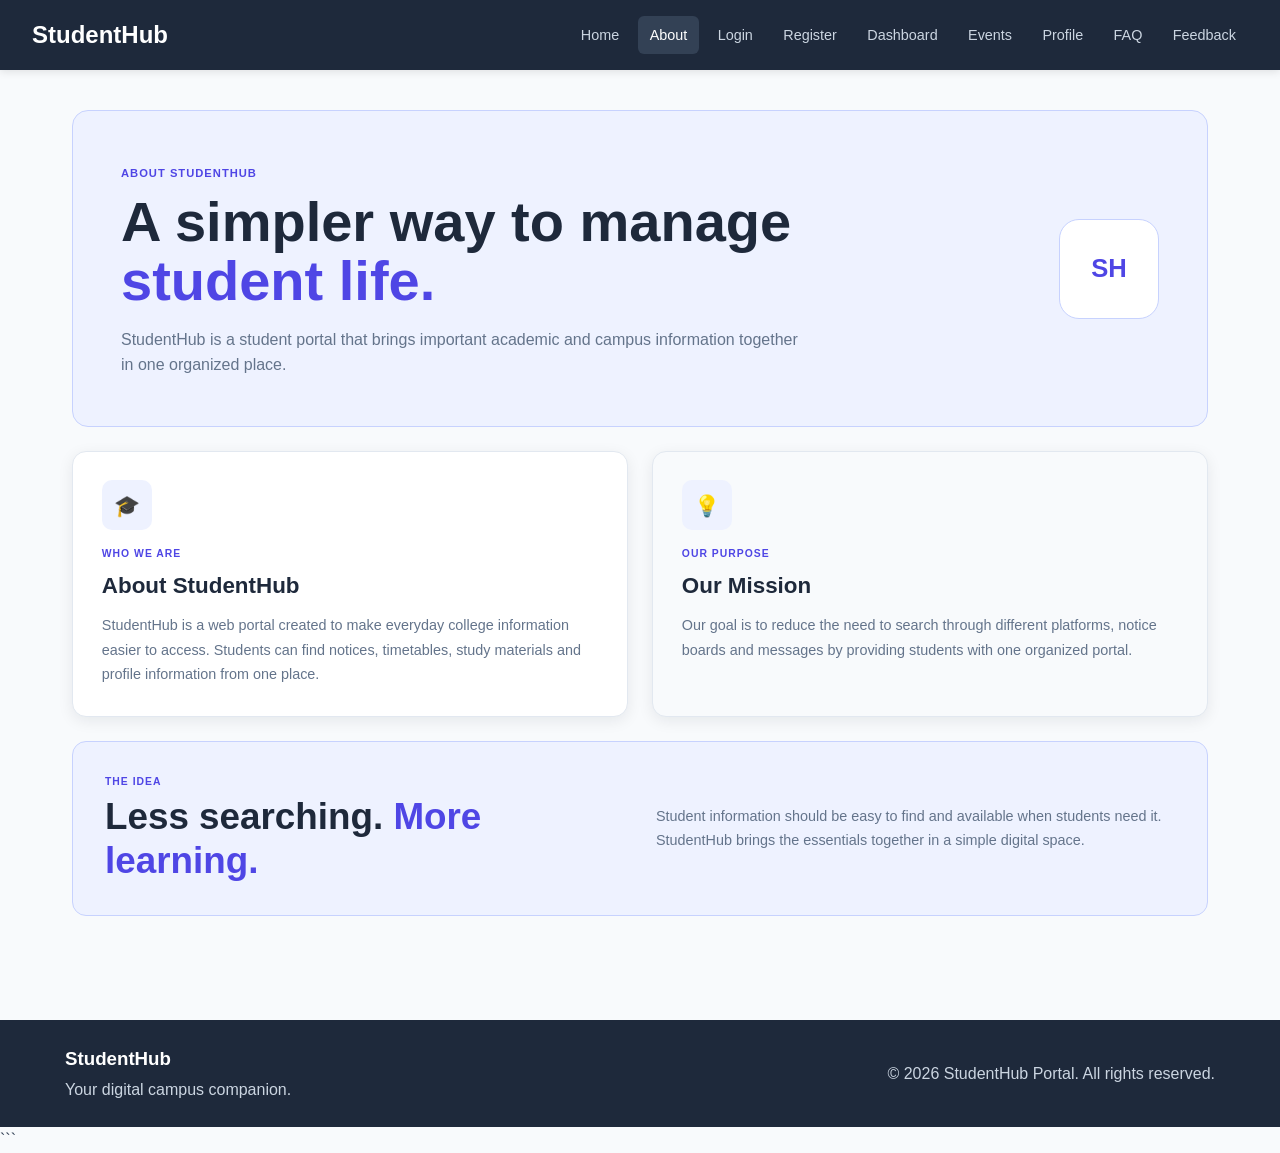
==== commit d2625d0d: "Clean HTML files" ====
--- a/about.html
+++ b/about.html
@@ -4,20 +4,20 @@
 
 <head>
 
-```
+
 <meta charset="UTF-8">
 <meta name="viewport" content="width=device-width, initial-scale=1.0">
 
 <title>StudentHub | About</title>
 
 <link rel="stylesheet" href="css/style.css">
-```
+
 
 </head>
 
 <body>
 
-```
+
 <!-- ================= HEADER ================= -->
 
 <header>
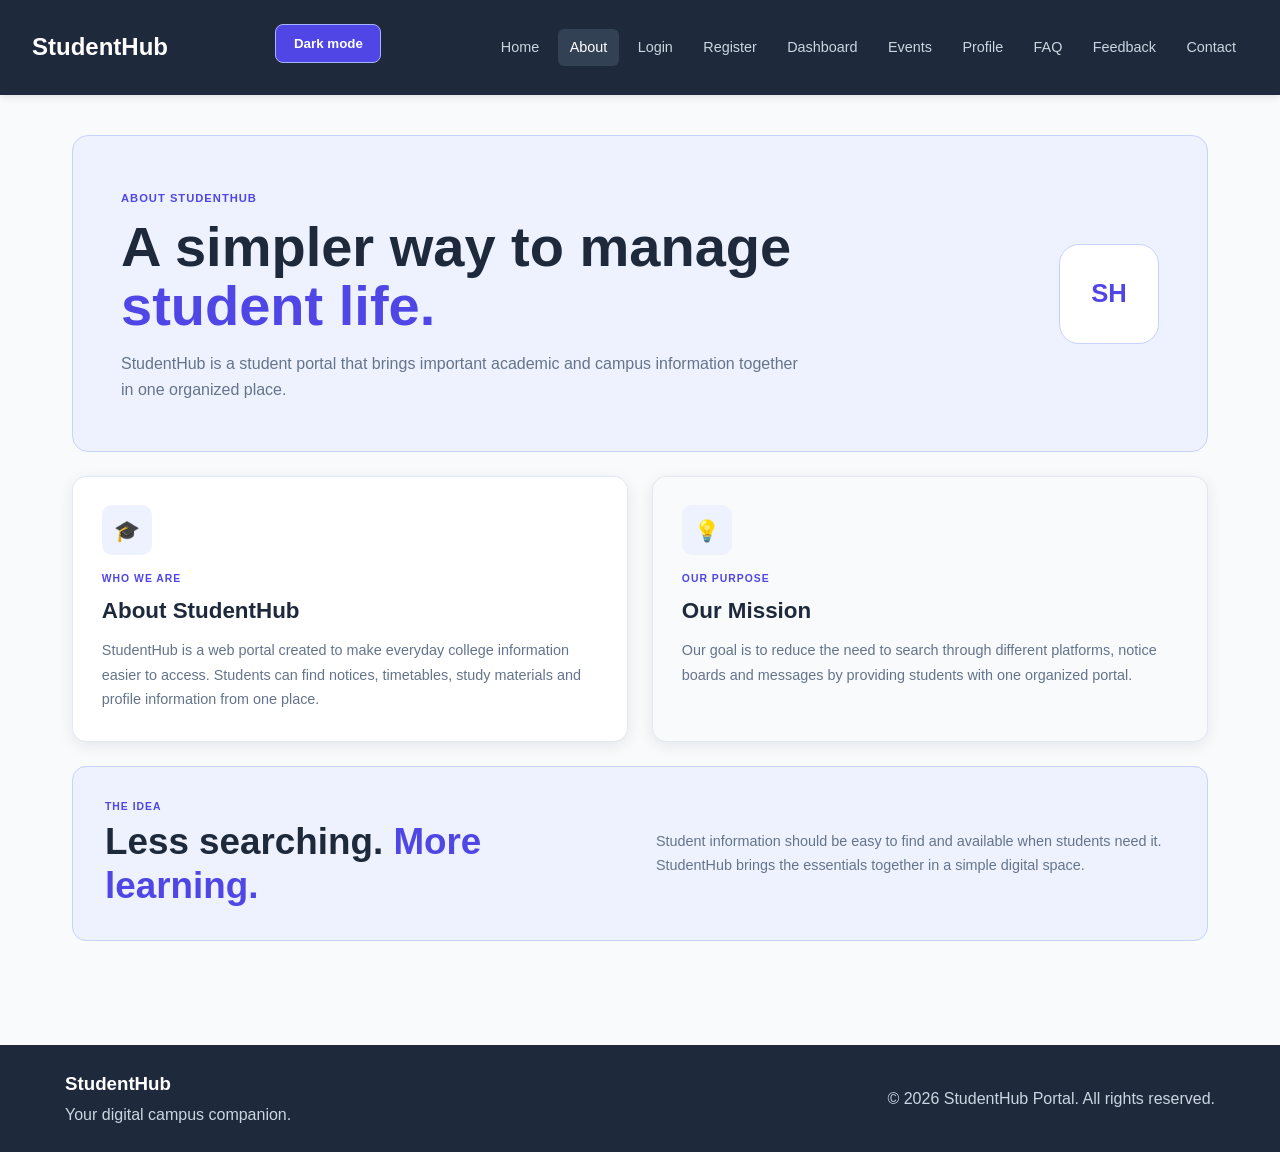
==== commit 6f82fab6: "Practical 4: JavaScript interactivity" ====
--- a/about.html
+++ b/about.html
@@ -11,8 +11,7 @@
 <title>StudentHub | About</title>
 
 <link rel="stylesheet" href="css/style.css">
-
-
+    <script src="js/script.js" defer></script>
 </head>
 
 <body>
@@ -24,7 +23,11 @@
 
     <h1>StudentHub</h1>
 
-    <nav aria-label="Main navigation">
+    <div class="header-controls">
+        <button type="button" id="theme-toggle" aria-pressed="false" hidden>Dark mode</button>
+        <button type="button" id="menu-toggle" aria-controls="main-navigation" aria-expanded="false" hidden>Menu</button>
+    </div>
+    <nav id="main-navigation" aria-label="Main navigation">
 
         <ul>
             <li><a href="home.html">Home</a></li>
@@ -36,6 +39,7 @@
             <li><a href="profile.html">Profile</a></li>
             <li><a href="faq.html">FAQ</a></li>
             <li><a href="feedback.html">Feedback</a></li>
+        <li><a href="contact.html">Contact</a></li>
         </ul>
 
     </nav>
@@ -192,7 +196,6 @@
     </div>
 
 </footer>
-```
 
 </body>
 
--- a/css/style.css
+++ b/css/style.css
@@ -3714,3 +3714,216 @@
 
 
 }
+
+
+/* Practical 4: DOM interactivity and light/dark theme. */
+[hidden] { display: none !important; }
+:root { --ui-surface: #fff; --ui-tint: #eef2ff; --ui-heading: #1e293b; --ui-muted: #475569; }
+:focus-visible { outline: 3px solid #7c3aed !important; outline-offset: 4px; }
+.header-controls { display: flex; flex-wrap: wrap; gap: .6rem; margin: .5rem 0 1rem; }
+.header-controls button { border: 1px solid #a5b4fc; }
+.notification-banner { display: flex; align-items: center; justify-content: space-between; gap: 1rem; padding: 1rem 1.25rem; margin-bottom: 1.5rem; background: var(--ui-tint); border: 1px solid var(--border); border-radius: 12px; }
+.notification-banner p { color: var(--ui-heading); margin: 0; }
+.campus-slider { background: var(--ui-surface); border: 1px solid var(--border); border-radius: 16px; padding: 2rem; margin: 0 0 3rem; }
+.highlight-slide { padding: 1.5rem 0; min-height: 180px; }
+.highlight-slide h3 { color: var(--ui-heading); font-size: clamp(1.4rem, 3vw, 2rem); margin: .5rem 0; }
+.highlight-slide p { color: var(--ui-muted); margin-bottom: 1rem; }
+.slide-tag { color: var(--primary); font-size: .75rem; font-weight: bold; letter-spacing: 2px; }
+.slider-controls { display: flex; align-items: center; justify-content: space-between; gap: .7rem; }
+.slider-controls p { color: var(--ui-muted); }
+.faq-toggle { display: flex; align-items: center; justify-content: space-between; gap: 1rem; width: 100%; background: transparent; color: var(--ui-heading); padding: .4rem 0; text-align: left; font: inherit; font-weight: 700; }
+.faq-toggle:hover { background: transparent; color: var(--primary); transform: none; }
+.faq-symbol { font-size: 1.5rem; flex-shrink: 0; }
+.faq-question { min-width: 0; }
+#guide-dialog { position: fixed; margin: auto; width: min(520px, calc(100% - 32px)); max-height: 85vh; overflow: auto; padding: 2rem; border: 1px solid var(--border); border-radius: 16px; background: var(--ui-surface); color: var(--ui-heading); box-shadow: 0 20px 80px #0005; }
+#guide-dialog::backdrop { background: #0f172ab3; }
+#guide-dialog p, #guide-dialog ul { margin: 1rem 0; }
+#guide-dialog ul { padding-left: 1.3rem; }
+html:has(#guide-dialog[open]) { overflow: hidden; }
+@media (max-width: 767px) {
+    #main-navigation ul { flex-direction: column; }
+    #main-navigation a { display: block; }
+    .notification-banner { flex-direction: column; align-items: flex-start; }
+    .campus-slider { padding: 1.2rem; }
+    .slider-controls button { padding: .7rem; }
+}
+/* Respect the user's reduced-motion preference. */
+@media (prefers-reduced-motion: reduce) {
+    html { scroll-behavior: auto; }
+    *, *::before, *::after { transition: none !important; animation: none !important; }
+}
+html[data-theme="dark"] {
+    color-scheme: dark;
+    --dark: #f1f5f9; --text: #e2e8f0; --text-light: #cbd5e1;
+    --background: #0f172a; --surface: #1e293b; --border: #475569;
+    --ui-surface: #1e293b; --ui-tint: #253354; --ui-heading: #f1f5f9; --ui-muted: #cbd5e1;
+}
+html[data-theme="dark"] main a:not(.btn):not([class*="button"]):not(.sidebar-active) { color: #c4b5fd; }
+html[data-theme="dark"] .slide-tag { color: #c4b5fd; }
+
+/* Dark equivalents of the original page colours. */
+html[data-theme="dark"] .hero {background: var(--ui-tint); border: 1px solid var(--border);}
+html[data-theme="dark"] .btn-secondary {background: var(--ui-surface);}
+html[data-theme="dark"] .btn-secondary:hover {background: var(--ui-tint);}
+html[data-theme="dark"] .feature-card:hover {border-color: var(--border);}
+html[data-theme="dark"] .notice-icon {background: var(--ui-tint);}
+html[data-theme="dark"] .timetable-icon {background: var(--ui-tint);}
+html[data-theme="dark"] .material-icon {background: var(--ui-tint);}
+html[data-theme="dark"] .form-group input, html[data-theme="dark"] .form-group select, html[data-theme="dark"] .form-group textarea {background: var(--ui-surface);}
+html[data-theme="dark"] .dashboard-panel {background: var(--ui-surface);}
+html[data-theme="dark"] .dashboard-welcome {background: var(--ui-tint); border: 1px solid var(--border);}
+html[data-theme="dark"] .dashboard-mark {background: var(--ui-surface); border: 1px solid var(--border);}
+html[data-theme="dark"] .panel-icon {background: var(--ui-tint);}
+html[data-theme="dark"] .notice-item {background: var(--ui-surface);}
+html[data-theme="dark"] .notice-item:hover {background: var(--ui-tint);}
+html[data-theme="dark"] .schedule-item {background: var(--ui-surface);}
+html[data-theme="dark"] .schedule-item:hover {background: var(--ui-tint);}
+html[data-theme="dark"] .materials-box {background: var(--ui-tint); border: 1px solid var(--border);}
+html[data-theme="dark"] .materials-icon {background: var(--ui-surface);}
+html[data-theme="dark"] .stat-card {background: var(--ui-surface);}
+html[data-theme="dark"] .stat-icon {background: var(--ui-tint);}
+html[data-theme="dark"] .hero-badge {background: var(--ui-tint);}
+html[data-theme="dark"] .why-section {background: var(--ui-tint); border: 1px solid var(--border);}
+html[data-theme="dark"] .why-point {background: var(--ui-surface);}
+html[data-theme="dark"] .about-hero {background: var(--ui-tint); border: 1px solid var(--border);}
+html[data-theme="dark"] .about-logo {background: var(--ui-surface); border: 1px solid var(--border);}
+html[data-theme="dark"] .about-card {background: var(--ui-surface);}
+html[data-theme="dark"] .about-card-icon {background: var(--ui-tint);}
+html[data-theme="dark"] .mission-card {background: var(--ui-surface);}
+html[data-theme="dark"] .about-highlight {background: var(--ui-tint); border: 1px solid var(--border);}
+html[data-theme="dark"] .profile-label {color: var(--text-light);}
+html[data-theme="dark"] .profile-heading h2 span {color: #c4b5fd;}
+html[data-theme="dark"] .profile-heading p {color: var(--text-light);}
+html[data-theme="dark"] .profile-card, html[data-theme="dark"] .edit-profile-card {background: var(--ui-surface); border: 1px solid var(--border);}
+html[data-theme="dark"] .profile-avatar {border: 3px solid var(--border);}
+html[data-theme="dark"] .profile-role {color: var(--text-light);}
+html[data-theme="dark"] .profile-status {color: #c4b5fd;}
+html[data-theme="dark"] .profile-divider {background: var(--ui-surface);}
+html[data-theme="dark"] .profile-details span, html[data-theme="dark"] .info-box span, html[data-theme="dark"] .card-heading > div > span, html[data-theme="dark"] .edit-heading > div > span {color: var(--text-light);}
+html[data-theme="dark"] .profile-details strong {color: var(--text-light);}
+html[data-theme="dark"] .info-box {background: var(--ui-surface); border: 1px solid var(--border);}
+html[data-theme="dark"] .info-box strong {color: var(--text-light);}
+html[data-theme="dark"] .profile-form label {color: var(--text-light);}
+html[data-theme="dark"] .profile-form input {border: 1px solid var(--border); background: var(--ui-surface);}
+html[data-theme="dark"] .login-label {color: #c4b5fd;}
+html[data-theme="dark"] .login-intro h2 span {color: #c4b5fd;}
+html[data-theme="dark"] .login-intro > p {color: var(--text-light);}
+html[data-theme="dark"] .login-highlight {border-bottom: 1px solid var(--border);}
+html[data-theme="dark"] .login-highlight > span {color: var(--text-light);}
+html[data-theme="dark"] .login-highlight small {color: var(--text-light);}
+html[data-theme="dark"] .login-card {background: var(--ui-surface); border: 1px solid var(--border);}
+html[data-theme="dark"] .login-card-heading span {color: var(--text-light);}
+html[data-theme="dark"] .login-card-text {color: var(--text-light);}
+html[data-theme="dark"] .login-card .form-group input {border: 1px solid var(--border); background: var(--ui-surface);}
+html[data-theme="dark"] .login-card .form-group input:focus {border-color: var(--border); background: var(--ui-surface);}
+html[data-theme="dark"] .remember-option {color: var(--text-light);}
+html[data-theme="dark"] .forgot-link {color: #c4b5fd;}
+html[data-theme="dark"] .login-divider::before, html[data-theme="dark"] .login-divider::after {background: var(--ui-surface);}
+html[data-theme="dark"] .login-divider span {color: var(--text-light);}
+html[data-theme="dark"] .register-link {color: var(--text-light);}
+html[data-theme="dark"] .register-link:hover {color: #c4b5fd;}
+html[data-theme="dark"] .register-label {color: #c4b5fd;}
+html[data-theme="dark"] .register-intro h2 span {color: #c4b5fd;}
+html[data-theme="dark"] .register-intro > p {color: var(--text-light);}
+html[data-theme="dark"] .register-note {border-bottom: 1px solid var(--border);}
+html[data-theme="dark"] .register-note > span {background: var(--ui-tint); color: #c4b5fd;}
+html[data-theme="dark"] .register-note small {color: var(--text-light);}
+html[data-theme="dark"] .register-card {background: var(--ui-surface); border: 1px solid var(--border);}
+html[data-theme="dark"] .register-card-heading span {color: var(--text-light);}
+html[data-theme="dark"] .register-card-text {color: var(--text-light);}
+html[data-theme="dark"] .register-card .form-group input, html[data-theme="dark"] .register-card .form-group select {border: 1px solid var(--border); background: var(--ui-surface);}
+html[data-theme="dark"] .register-card .form-group input:focus, html[data-theme="dark"] .register-card .form-group select:focus {border-color: var(--border); background: var(--ui-surface);}
+html[data-theme="dark"] .register-footer span {color: var(--text-light);}
+html[data-theme="dark"] .register-footer a {color: #c4b5fd;}
+html[data-theme="dark"] .events-label {color: #c4b5fd;}
+html[data-theme="dark"] .events-intro h2 span {color: #c4b5fd;}
+html[data-theme="dark"] .events-intro p {color: var(--text-light);}
+html[data-theme="dark"] .events-mark {border: 1px solid var(--border); color: var(--text-light);}
+html[data-theme="dark"] .events-heading {border-bottom: 1px solid var(--border);}
+html[data-theme="dark"] .events-heading > div > span {color: var(--text-light);}
+html[data-theme="dark"] .events-heading p {color: var(--text-light);}
+html[data-theme="dark"] .event-card {border: 1px solid var(--border); background: var(--ui-surface);}
+html[data-theme="dark"] .event-card:hover {border-color: var(--border);}
+html[data-theme="dark"] .event-date {background: var(--ui-tint);}
+html[data-theme="dark"] .event-date strong {color: #c4b5fd;}
+html[data-theme="dark"] .event-date span {color: var(--text-light);}
+html[data-theme="dark"] .event-type {color: #c4b5fd;}
+html[data-theme="dark"] .event-content h3 {color: var(--text-light);}
+html[data-theme="dark"] .event-content p {color: var(--text-light);}
+html[data-theme="dark"] .event-meta {color: var(--text-light);}
+html[data-theme="dark"] .events-note span {color: var(--text-light);}
+html[data-theme="dark"] .faq-label {color: #c4b5fd;}
+html[data-theme="dark"] .faq-intro h2 {color: var(--text-light);}
+html[data-theme="dark"] .faq-intro h2 span {color: #c4b5fd;}
+html[data-theme="dark"] .faq-intro p {color: var(--text-light);}
+html[data-theme="dark"] .faq-categories span {background: var(--ui-tint); color: #c4b5fd;}
+html[data-theme="dark"] .faq-mark {border: 1px solid var(--border); color: #c4b5fd;}
+html[data-theme="dark"] .faq-side-info > span {color: var(--text-light);}
+html[data-theme="dark"] .faq-side-info strong {color: var(--text-light);}
+html[data-theme="dark"] .faq-side-info p {color: var(--text-light);}
+html[data-theme="dark"] .faq-heading {border-bottom: 1px solid var(--border);}
+html[data-theme="dark"] .faq-heading > div > span {color: var(--text-light);}
+html[data-theme="dark"] .faq-heading h3 {color: var(--text-light);}
+html[data-theme="dark"] .faq-heading p {color: var(--text-light);}
+html[data-theme="dark"] .faq-item {border: 1px solid var(--border); background: var(--ui-surface);}
+html[data-theme="dark"] .faq-item:hover {border-color: var(--border);}
+html[data-theme="dark"] .faq-number {color: var(--text-light);}
+html[data-theme="dark"] .faq-question h3 {color: var(--text-light);}
+html[data-theme="dark"] .faq-question p {color: var(--text-light);}
+html[data-theme="dark"] .faq-help > div > span {color: var(--text-light);}
+html[data-theme="dark"] .feedback-label {color: #c4b5fd;}
+html[data-theme="dark"] .feedback-intro h2 {color: var(--text-light);}
+html[data-theme="dark"] .feedback-intro h2 span {color: #c4b5fd;}
+html[data-theme="dark"] .feedback-intro p {color: var(--text-light);}
+html[data-theme="dark"] .feedback-mark {border: 1px solid var(--border); color: #c4b5fd;}
+html[data-theme="dark"] .feedback-card {background: var(--ui-surface); border: 1px solid var(--border);}
+html[data-theme="dark"] .feedback-card-heading {border-bottom: 1px solid var(--border);}
+html[data-theme="dark"] .feedback-card-heading > div > span {color: var(--text-light);}
+html[data-theme="dark"] .feedback-card-heading h3 {color: var(--text-light);}
+html[data-theme="dark"] .feedback-icon {background: var(--ui-tint);}
+html[data-theme="dark"] .feedback-form label {color: var(--text-light);}
+html[data-theme="dark"] .rating-section select, html[data-theme="dark"] .feedback-form textarea {border: 1px solid var(--border); background: var(--ui-surface); color: var(--text-light);}
+html[data-theme="dark"] .rating-section select:focus, html[data-theme="dark"] .feedback-form textarea:focus {border-color: var(--border); background: var(--ui-surface);}
+html[data-theme="dark"] .feedback-form textarea::placeholder {color: var(--text-light);}
+html[data-theme="dark"] .feedback-side {background: var(--ui-tint); border: 1px solid var(--border);}
+html[data-theme="dark"] .feedback-side > span {color: #c4b5fd;}
+html[data-theme="dark"] .feedback-side h3 {color: var(--text-light);}
+html[data-theme="dark"] .feedback-side h3 strong {color: #c4b5fd;}
+html[data-theme="dark"] .feedback-side > p {color: var(--text-light);}
+html[data-theme="dark"] .feedback-note {background: var(--ui-surface); border: 1px solid var(--border);}
+html[data-theme="dark"] .feedback-note > span {color: var(--text-light);}
+html[data-theme="dark"] .feedback-note p {color: var(--text-light);}
+html[data-theme="dark"] .feedback-bottom > span {color: var(--text-light);}
+html[data-theme="dark"] .faq-label {color: #c4b5fd;}
+html[data-theme="dark"] .faq-intro h2 span {color: #c4b5fd;}
+html[data-theme="dark"] .faq-intro p {color: var(--text-light);}
+html[data-theme="dark"] .faq-categories span {background: var(--ui-tint); color: #c4b5fd;}
+html[data-theme="dark"] .faq-side-info {border: 1px solid var(--border); background: var(--ui-surface);}
+html[data-theme="dark"] .faq-side-info > span {color: var(--text-light);}
+html[data-theme="dark"] .faq-heading {border-bottom: 1px solid var(--border);}
+html[data-theme="dark"] .faq-heading > div > span {color: var(--text-light);}
+html[data-theme="dark"] .faq-heading p {color: var(--text-light);}
+html[data-theme="dark"] .faq-item {border: 1px solid var(--border); background: var(--ui-surface);}
+html[data-theme="dark"] .faq-item:hover {border-color: var(--border);}
+html[data-theme="dark"] .faq-number {background: var(--ui-tint); color: #c4b5fd;}
+html[data-theme="dark"] .faq-question p {color: var(--text-light);}
+html[data-theme="dark"] .faq-help > div > span {color: var(--text-light);}
+html[data-theme="dark"] .feedback-label {color: #c4b5fd;}
+html[data-theme="dark"] .feedback-intro h2 span {color: #c4b5fd;}
+html[data-theme="dark"] .feedback-intro p {color: var(--text-light);}
+html[data-theme="dark"] .feedback-mark {border: 1px solid var(--border); color: #c4b5fd;}
+html[data-theme="dark"] .feedback-card {background: var(--ui-surface); border: 1px solid var(--border);}
+html[data-theme="dark"] .feedback-card-heading {border-bottom: 1px solid var(--border);}
+html[data-theme="dark"] .feedback-card-heading > div > span {color: var(--text-light);}
+html[data-theme="dark"] .feedback-icon {background: var(--ui-tint);}
+html[data-theme="dark"] .feedback-form label {color: var(--text-light);}
+html[data-theme="dark"] .feedback-form select, html[data-theme="dark"] .feedback-form textarea {border: 1px solid var(--border); background: var(--ui-surface); color: var(--text-light);}
+html[data-theme="dark"] .feedback-form select:focus, html[data-theme="dark"] .feedback-form textarea:focus {border-color: var(--border); background: var(--ui-surface);}
+html[data-theme="dark"] .feedback-side {background: var(--ui-tint); border: 1px solid var(--border);}
+html[data-theme="dark"] .feedback-side > span {color: #c4b5fd;}
+html[data-theme="dark"] .feedback-side h3 strong {color: #c4b5fd;}
+html[data-theme="dark"] .feedback-side > p {color: var(--text-light);}
+html[data-theme="dark"] .feedback-note {background: var(--ui-surface); border: 1px solid var(--border);}
+html[data-theme="dark"] .feedback-note > span {color: var(--text-light);}
+html[data-theme="dark"] .feedback-note p {color: var(--text-light);}
+html[data-theme="dark"] .feedback-bottom > span {color: var(--text-light);}
